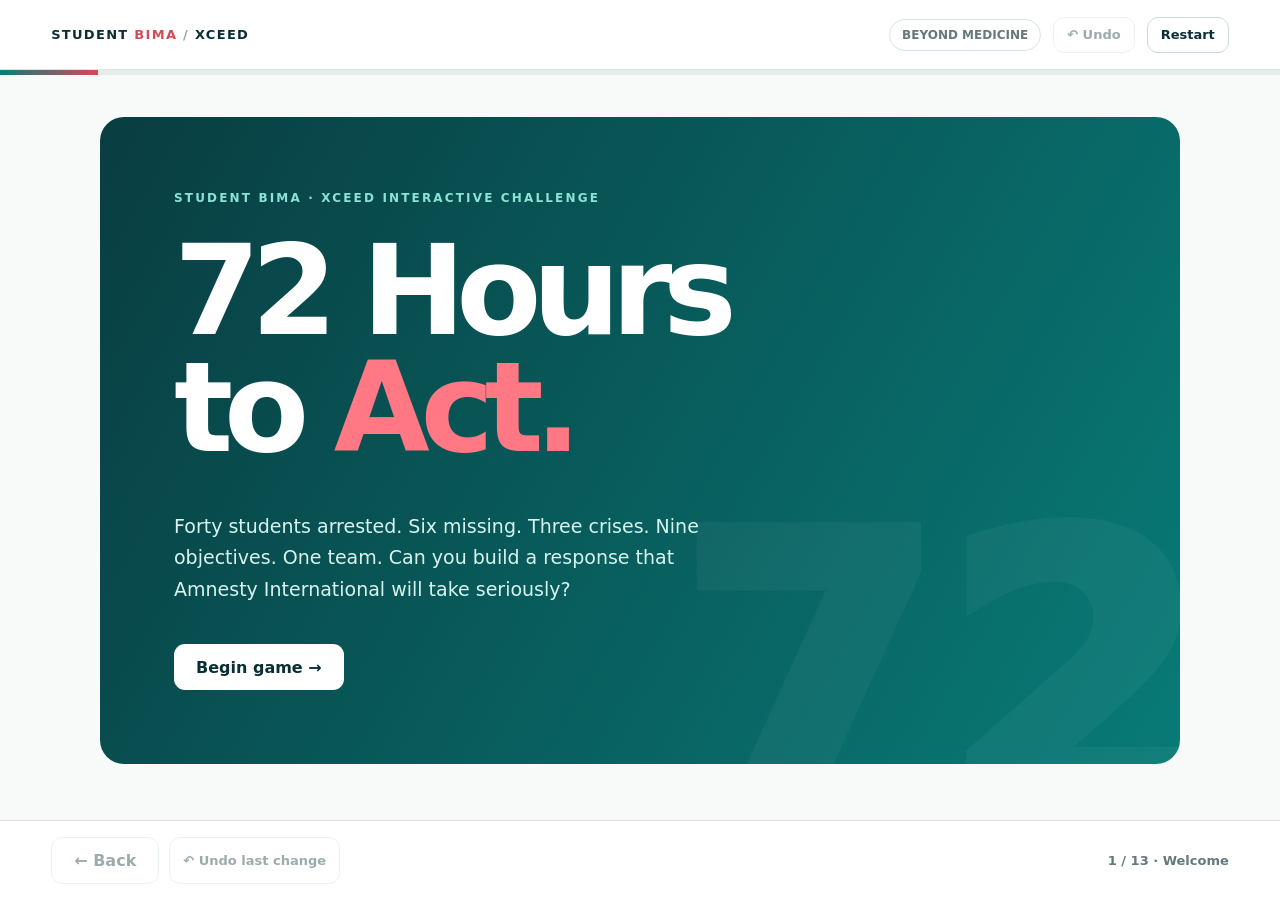
==== index.html @ 6d2f2e36 "Add files via upload" ====
<!doctype html><html lang="en"><head><meta charset="utf-8"><meta name="viewport" content="width=device-width,initial-scale=1"><meta name="theme-color" content="#073f43"><title>72 Hours to Act · XCeed</title><style>
:root{--navy:#092f35;--teal:#087d79;--mint:#e6f5f0;--red:#d64a58;--paper:#f7faf9;--ink:#16363c;--muted:#64787d;--line:#d8e5e2}*{box-sizing:border-box}body{margin:0;background:var(--paper);color:var(--ink);font-family:Inter,ui-sans-serif,system-ui,-apple-system,Segoe UI,sans-serif}button,input,textarea{font:inherit}button{cursor:pointer}button:disabled{cursor:not-allowed;opacity:.4}.app{min-height:100vh;display:flex;flex-direction:column}.top{height:70px;background:#fff;border-bottom:1px solid var(--line);display:flex;align-items:center;justify-content:space-between;padding:0 clamp(18px,4vw,64px);gap:14px}.brand{font-weight:900;letter-spacing:.1em;font-size:13px;color:var(--navy)}.brand b{color:var(--red)}.topright{display:flex;align-items:center;gap:12px}.pill{border:1px solid var(--line);padding:8px 12px;border-radius:30px;color:var(--muted);font-size:12px;font-weight:750}.bar{height:5px;background:#e5ecea}.bar>div{height:100%;background:linear-gradient(90deg,var(--teal),var(--red));transition:width .25s}.stage{width:min(1080px,calc(100% - 36px));margin:42px auto 26px;flex:1}.eyebrow{color:var(--teal);text-transform:uppercase;letter-spacing:.18em;font-weight:850;font-size:12px;margin-bottom:18px}.hero{background:linear-gradient(120deg,#093d41,#087b77);color:white;padding:clamp(30px,6vw,74px);border-radius:24px;min-height:450px;display:flex;flex-direction:column;justify-content:center;position:relative;overflow:hidden}.hero:after{content:'72';position:absolute;right:-20px;bottom:-110px;font-size:380px;font-weight:950;color:#ffffff0a;line-height:1;pointer-events:none}.hero .eyebrow{color:#8ae3d6}.hero h1{font-size:clamp(62px,10vw,124px);line-height:.94;letter-spacing:-.075em;margin:10px 0 26px;max-width:680px}.hero h1 em{color:#ff7883;font-style:normal}.hero p{max-width:560px;font-size:19px;line-height:1.65;color:#d8f4ef}.hero .btn{align-self:flex-start;margin-top:20px;background:white;color:var(--navy)}h1{font-size:clamp(36px,5vw,64px);letter-spacing:-.055em;line-height:1.08;margin:0 0 18px}h2{font-size:clamp(24px,3vw,36px);letter-spacing:-.035em;margin:0 0 16px}h3{font-size:18px;margin:0 0 10px}p{line-height:1.65}.lead{font-size:19px;max-width:800px;color:#526a70;margin:0 0 28px}.grid{display:grid;grid-template-columns:repeat(3,minmax(0,1fr));gap:16px}.grid.two{grid-template-columns:repeat(2,minmax(0,1fr))}.card{background:white;border:1px solid var(--line);border-radius:17px;padding:24px;box-shadow:0 4px 18px #102c3010}.card.accent{border-top:5px solid var(--teal)}.card.red{border-top:5px solid var(--red)}.card h3{color:var(--navy)}.card p{color:var(--muted);font-size:14px}.tag{display:inline-flex;border-radius:30px;padding:7px 11px;background:var(--mint);color:#06736c;font-size:11px;font-weight:850;letter-spacing:.07em;text-transform:uppercase;margin-bottom:12px}.tag.red{background:#ffecee;color:#b32d42}.large{font-size:24px;font-weight:850;color:var(--navy)}.muted{color:var(--muted)}.note{padding:17px 20px;border-left:4px solid var(--teal);background:var(--mint);border-radius:9px;line-height:1.6;margin:22px 0}.note.warn{background:#fff0f0;border-color:var(--red)}.footer{position:sticky;bottom:0;background:#fffffff5;backdrop-filter:blur(12px);border-top:1px solid var(--line);padding:16px clamp(18px,4vw,64px);display:flex;justify-content:space-between;align-items:center;gap:15px}.btn{border:0;border-radius:11px;background:var(--teal);color:white;font-weight:800;padding:13px 22px;min-height:46px}.btn:hover:not(:disabled){filter:brightness(.94)}.btn.ghost{background:white;color:var(--navy);border:1px solid #c9dcd8}.btn.danger{background:var(--red)}.btn.small{padding:9px 13px;min-height:36px;font-size:13px}.buttons{display:flex;gap:10px;flex-wrap:wrap}.stepcount{color:var(--muted);font-size:13px;font-weight:700}.choice{width:100%;text-align:left;background:white;border:2px solid var(--line);border-radius:14px;padding:17px 19px;margin:8px 0;color:var(--ink)}.choice:hover{border-color:#68aaa4}.choice.selected{border-color:var(--teal);background:var(--mint)}.choice strong{display:block;margin-bottom:6px}.choice small{color:var(--muted);line-height:1.5;display:block}.resource{display:flex;flex-direction:column;gap:9px}.resource .price{font-size:27px;font-weight:900}.resource.active{outline:3px solid var(--teal)}.resource button{margin-top:auto}.resource .level{color:var(--muted);font-size:13px}.sectionlabel{display:flex;align-items:center;justify-content:space-between;gap:10px;margin:24px 0 12px}.sectionlabel h2{margin:0}.role{display:grid;grid-template-columns:170px 1fr;align-items:center;gap:12px;margin:10px 0}.role input,.field,textarea{width:100%;border:1px solid #c6d8d4;border-radius:10px;padding:12px 14px;background:#fff;color:var(--ink)}textarea{min-height:140px;resize:vertical}.statrow{display:flex;flex-wrap:wrap;gap:10px;margin:20px 0}.stat{border:1px solid var(--line);background:#fff;padding:11px 15px;border-radius:11px;font-size:13px;font-weight:750}.stat b{color:var(--teal)}.question{background:white;border:1px solid var(--line);border-radius:18px;padding:26px;margin:14px 0}.question h3{font-size:21px}.question .choice{margin:6px 0}.specialist{font-size:clamp(17px,2.4vw,24px);font-weight:950;color:#ae263a;background:#fff0f1;border:3px solid var(--red);padding:17px;border-radius:12px;margin:16px 0;line-height:1.3}.eliminated{opacity:.45;text-decoration:line-through;background:#edf1f0}.outcome{border-radius:12px;background:var(--mint);padding:14px 17px;margin:15px 0}.outcome.bad{background:#fff0f0}.obj{display:flex;gap:12px;align-items:center;border-bottom:1px solid var(--line);padding:10px 0;font-size:14px}.obj:last-child{border:0}.tick{height:27px;width:27px;border-radius:50%;display:grid;place-items:center;background:#eef2f1;color:#859592;font-weight:900;flex:none}.tick.yes{background:var(--teal);color:white}.kicker{font-size:12px;letter-spacing:.1em;font-weight:850;text-transform:uppercase;color:var(--red)}.timer{font-size:72px;font-weight:900;letter-spacing:-.07em;color:var(--navy)}.toast{position:fixed;top:83px;right:18px;background:var(--navy);color:white;padding:14px 18px;border-radius:12px;z-index:4;box-shadow:0 8px 28px #0003}.divider{border:0;border-top:1px solid var(--line);margin:26px 0}.printonly{display:none}@media(max-width:760px){.grid,.grid.two{grid-template-columns:1fr}.stage{margin:22px auto}.hero{min-height:410px}.role{grid-template-columns:1fr;gap:4px}.top{height:62px}.pill{display:none}.footer{padding:12px 18px}.stepcount{font-size:11px}.card{padding:19px}}@media print{.top,.footer,.bar,.noprint{display:none!important}.printonly{display:block}.stage{width:100%;margin:0}.card{break-inside:avoid}}
</style></head><body><div class="app"><header class="top"><div class="brand">STUDENT <b>BIMA</b> <span style="color:#91a4a3">/</span> XCEED</div><div class="topright"><span class="pill">BEYOND MEDICINE</span><button class="btn ghost small" id="undoTop" onclick="undo()">↶ Undo</button><button class="btn ghost small" onclick="restart()">Restart</button></div></header><div class="bar"><div id="progress"></div></div><main class="stage" id="root"></main><footer class="footer"><div class="buttons"><button class="btn ghost" id="back" onclick="back()">← Back</button><button class="btn ghost small" id="undo" onclick="undo()">↶ Undo last change</button></div><span class="stepcount" id="stepcount"></span><button class="btn" id="next" onclick="next()">Continue →</button></footer></div><script>
'use strict';
const KEY='xceed_slideshow_v5';const names=['Team Leader','Banker','Medical Lead','Legal Lead','Advocacy Lead','Handover Lead'];const cats=['Medical','Legal','Advocacy'];const labels={Medical:['Identify urgent medical needs','Secure medical assessment and treatment','Establish ongoing medical monitoring'],Legal:['Confirm whereabouts of six students','Secure independent legal representation','Initiate a formal legal challenge'],Advocacy:['Establish safe family communication','Raise verified public awareness','Secure funding and external support']};const resources={Medical:['Volunteer Medical Network','Local Emergency Medical Team','International Medical Response Team'],Legal:['Student Legal Clinic','Local Human Rights Lawyer','International Legal Team'],Advocacy:['Student Advocacy Network','Human Rights Campaign Team','International Advocacy Coalition']};const tierName=['Budget · Very hard','Mid-range · Hard','Premium · Medium'];const prices=[1500,3000,5000];const discount=[1,.8,.6,.4];const refund=[1,.7,.4,.1];const slides=['Welcome','The situation','Your mission','Rules & resources','Assign roles','Resource market','Crisis 1','Objectives 1–3','Crisis 2','Objectives 4–6','Crisis 3','Objectives 7–9','Handover'];
const qs={"Medical":[[{"q":"Which enzyme is primarily responsible for removing RNA primers during DNA replication in prokaryotes?","o":["DNA polymerase I","DNA polymerase III","Primase","DNA ligase"],"a":0},{"q":"Which cellular structure is the principal site of beta-oxidation of long-chain fatty acids?","o":["Cytosol","Mitochondrial matrix","Golgi apparatus","Nucleolus"],"a":1},{"q":"Which electrolyte abnormality most classically causes tall, peaked T waves on ECG?","o":["Hypokalaemia","Hyperkalaemia","Hypercalcaemia","Hyponatraemia"],"a":1}],[{"q":"In the oxygen–haemoglobin dissociation curve, which change shifts the curve to the left?","o":["Increased temperature","Increased 2,3-BPG","Decreased carbon dioxide","Decreased pH"],"a":2},{"q":"Which immunoglobulin class crosses the placenta most efficiently?","o":["IgA","IgM","IgE","IgG"],"a":3},{"q":"Which nephron segment is the main site of glucose reabsorption under normal conditions?","o":["Proximal convoluted tubule","Thick ascending limb","Distal convoluted tubule","Collecting duct"],"a":0}],[{"q":"Which complement component acts as the major opsonin in the alternative pathway?","o":["C1q","C3b","C5a","C9"],"a":1},{"q":"What is the principal immediate compensatory response to acute metabolic acidosis?","o":["Increased bicarbonate reabsorption over days","Reduced ventilation","Increased alveolar ventilation","Increased aldosterone secretion"],"a":2},{"q":"Which cranial nerve carries parasympathetic fibres to the parotid gland?","o":["Facial (VII)","Glossopharyngeal (IX)","Vagus (X)","Hypoglossal (XII)"],"a":1}]],"Legal":[[{"q":"Which companion led the Muslim delegation in negotiations with the Negus of Abyssinia?","o":["Jaʿfar ibn Abi Talib","Musʿab ibn ʿUmayr","Zayd ibn Harithah","Abu Ubaydah ibn al-Jarrah"],"a":0},{"q":"Which companion was sent to Madinah before the Hijrah to teach the Qur’an?","o":["Muʿadh ibn Jabal","Musʿab ibn ʿUmayr","Saʿd ibn Muʿadh","Zayd ibn Thabit"],"a":1},{"q":"The Treaty of Hudaybiyyah was concluded in which Hijri year?","o":["4 AH","5 AH","6 AH","8 AH"],"a":2}],[{"q":"Which battle is also known as the Battle of the Trench?","o":["Uhud","Khandaq","Hunayn","Muʾtah"],"a":1},{"q":"Which companion was appointed to lead the first official collection of Qur’anic material under Abu Bakr?","o":["Ibn Abbas","Zayd ibn Thabit","Abu Hurayrah","Khalid ibn al-Walid"],"a":1},{"q":"Who was the first muezzin of Islam?","o":["Bilal ibn Rabah","Salman al-Farisi","Abu Dharr al-Ghifari","Ammar ibn Yasir"],"a":0}],[{"q":"Which Umayyad caliph is associated with commissioning the Dome of the Rock in Jerusalem?","o":["Umar ibn Abd al-Aziz","Abd al-Malik ibn Marwan","Muawiyah ibn Abi Sufyan","Al-Walid II"],"a":1},{"q":"Which caliph is traditionally associated with standardising the written mushaf copies?","o":["Umar ibn al-Khattab","Ali ibn Abi Talib","Uthman ibn Affan","Abu Bakr al-Siddiq"],"a":2},{"q":"In which battle did Muslims first face the Quraysh in a major armed confrontation?","o":["Badr","Uhud","Khandaq","Hunayn"],"a":0}]],"Advocacy":[[{"q":"In the science of hadith, what is the term for a report transmitted by a large number of independent narrators at every level?","o":["Mursal","Mutawatir","Muallaq","Mawdu"],"a":1},{"q":"Which term denotes a communal obligation discharged when enough people fulfil it?","o":["Fard kifayah","Fard ayn","Mandub","Makruh"],"a":0},{"q":"Which surah contains Ayat al-Kursi?","o":["Al-Nisa","Al-Baqarah","Al-Imran","Al-Maidah"],"a":1}],[{"q":"What is the term for juristic consensus among qualified scholars?","o":["Qiyas","Ijma","Istihsan","Tafsir"],"a":1},{"q":"What is the Arabic term for the mandatory alms on qualifying wealth?","o":["Waqf","Zakat","Hibah","Kaffarah"],"a":1},{"q":"Which of these is a pillar of iman rather than a pillar of Islam?","o":["Hajj","Salah","Belief in the angels","Zakat"],"a":2}],[{"q":"Which of the following best describes ihsan in the well-known Hadith of Jibril?","o":["To fast voluntarily each week","To worship Allah as though you see Him","To memorise all the Qur’an","To travel for knowledge"],"a":1},{"q":"Which of the following is NOT among the five pillars of Islam?","o":["Shahadah","Salah","Wudu","Sawm Ramadan"],"a":2},{"q":"How many articles of iman are commonly enumerated in the Hadith of Jibril?","o":["Five","Six","Seven","Eight"],"a":1}]]};
function fresh(){return {page:0,team:'',roles:{},cash:10000,held:{Medical:-1,Legal:-1,Advocacy:-1},paid:{Medical:0,Legal:0,Advocacy:0},decisions:{},answers:{},selected:{},locked:{},handover:'',prepStarted:0,prepElapsed:0,removed:{},sacrificed:{}}};let s;try{s=JSON.parse(localStorage.getItem(KEY))||fresh()}catch{s=fresh()}let history=[];let toastTimer;
function save(){localStorage.setItem(KEY,JSON.stringify(s))}function snap(){history.push(JSON.stringify(s));if(history.length>80)history.shift()}function change(fn){snap();fn();save();render()}function undo(){if(!history.length){notice('Nothing to undo yet');return}s=JSON.parse(history.pop());save();render()}function notice(t){let old=document.querySelector('.toast');if(old)old.remove();let e=document.createElement('div');e.className='toast';e.textContent=t;document.body.append(e);clearTimeout(toastTimer);toastTimer=setTimeout(()=>e.remove(),2800)}function esc(t){return String(t??'').replace(/[&<>"']/g,c=>({'&':'&amp;','<':'&lt;','>':'&gt;','"':'&quot;',"'":'&#39;'}[c]))}function money(n){return '£'+Math.round(n).toLocaleString('en-GB')}function achieved(){return Object.entries(s.answers).filter(([k,v])=>v===true&&!s.sacrificed?.[k]).length}function ck(){return s.page>=10?3:s.page>=8?2:s.page>=6?1:0}function stagePrice(t){return Math.round(prices[t]*discount[ck()]/50)*50}function owned(cat){return s.held[cat]}function canBuy(cat,t){let old=owned(cat);let refundAmount=old<0?0:Math.round(s.paid[cat]*refund[ck()]/50)*50;return s.cash+refundAmount>=stagePrice(t)}function resourceBuy(cat,t){if(s.locked[cat+'-'+Math.floor((s.page-7)/2)]&&s.page%2===1){notice('Answer already submitted');return}if(owned(cat)===t){notice('Already selected');return}if(!canBuy(cat,t)){notice('Insufficient funds — choose another tier');return}change(()=>{let old=owned(cat);if(old>=0)s.cash+=Math.round(s.paid[cat]*refund[ck()]/50)*50;s.cash-=stagePrice(t);s.held[cat]=t;s.paid[cat]=stagePrice(t);delete s.selected[cat+'-'+Math.floor((s.page-7)/2)];delete s.removed[cat+'-'+Math.floor((s.page-7)/2)]});closeMarket();notice('Resource updated')}
function sellResource(cat){if(owned(cat)<0)return;let val=Math.round(s.paid[cat]*refund[ck()]/50)*50;if(!confirm('Sell '+resources[cat][owned(cat)]+' for '+money(val)+'? You will have no '+cat.toLowerCase()+' resource until you buy another.'))return;change(()=>{s.cash+=val;s.held[cat]=-1;s.paid[cat]=0});closeMarket()}
function crisisInfo(n){return [null,{name:'A life on the line',body:'Mariam Hassan, 21, has type 1 diabetes and may have missed insulin for more than 24 hours. An anonymous doctor offers to circulate identifiable medical records without consent. Alternatively, you can pay £1,000 for a confidential assessment. A relief fund will donate £2,000 if her needs are addressed safely.',opts:[['Circulate the leaked records','Rapid publicity, but confidentiality is compromised.'],['Arrange a confidential assessment','Pay £1,000, with possible relief funding.']]},{name:'The evidence that could change everything',body:'Anonymous photographs allegedly show the six missing students. Publishing them could raise £3,000 immediately, but the images have not been verified. Authorities threaten to move detainees within six hours.',opts:[['Publish the photographs now','Receive the pledged £3,000, subject to verification.'],['Verify before publishing','Delay publication to protect accuracy and trust.']]},{name:'The final countdown',body:'The six students face a secret military tribunal in 12 hours. A major donor has withdrawn £2,000. You can fund an international emergency campaign for £3,000 or preserve the remaining funds.',opts:[['Launch the emergency campaign','Costs £3,000; potential international response.'],['Preserve the funds','Avoid the campaign cost.']]}][n]}
function resolve(n,opt){if(s.decisions[n])return;
 let cost= n===1?1000:n===2?(opt===0?1500:1000):(opt===0?3000:1000);
 let grant=0,penalty=0,result='';
 if(n===1){if(opt===0){penalty=1000;result='The records spread beyond the intended medical team. A further £1,000 safeguarding response is required; access remains unresolved.'}else{grant=2000;if(owned('Medical')===2)cost=0;result='Confidential assessment arranged. The relief fund contributes £2,000.'+(owned('Medical')===2?' Your premium medical team covers the £1,000 assessment fee.':'')}}
 if(n===2){if(opt===0){penalty=2000;result='The photographs prove false. The conditional £3,000 pledge is repaid, and £2,000 is lost to correction and legal costs.'}else{grant=500;result='Verification exposes the images as false; supporters contribute £500.'}}
 if(n===3){penalty=2000;if(opt===0){grant=5000;result='A £2,000 donor withdrawal hits the team. The emergency campaign postpones proceedings and brings £5,000 in new support.'}else{grant=500;result='A £2,000 donor withdrawal hits the team. A limited response is funded and supporters contribute £500.'}}
 if(s.cash<cost){notice('Insufficient funds. Refund a completed objective or change resources to finance this response.');return}
 let delta=grant-cost-penalty;
 change(()=>{s.cash+=delta;s.decisions[n]={opt,delta,cost,grant,penalty,result}});
}
function refundObjective(key){if(s.answers[key]!==true||s.sacrificed?.[key])return;
 const [cat,ix]=key.split('-');const title=labels[cat]?.[Number(ix)]||key;
 if(!confirm('PERMANENTLY sacrifice objective '+cat[0]+(Number(ix)+1)+' — '+title+' — for £1,000? This objective will no longer count toward Amnesty’s 6/9 target and cannot be earned again.'))return;
 change(()=>{s.sacrificed[key]=true;s.cash+=1000});notice('Objective sacrificed: +£1,000');
}
function sacrificePanel(){const available=Object.keys(s.answers).filter(k=>s.answers[k]===true&&!s.sacrificed?.[k]);return `<div class="card red"><span class="tag red">Emergency funding</span><h3>Refund a completed objective — +£1,000</h3><p>Sacrifice an achieved objective permanently to recover funds. It will no longer count towards Amnesty’s 6/9 requirement.</p>${available.length?available.map(k=>{let [c,i]=k.split('-');return `<button class="btn ghost small" style="margin:4px" onclick="refundObjective('${k}')">Sacrifice ${c[0]}${Number(i)+1}: ${esc(labels[c][Number(i)])} · +£1,000</button>`}).join(''):'<p class="muted">No completed objectives available to refund.</p>'}</div>`}
function eliminate(cat,i){const key=cat+'-'+i,t=owned(cat);if(t<0||s.answers[key]!==undefined)return;const count=(s.removed?.[key]||[]).length;if(count>=2){notice('Maximum two answers eliminated');return}if(s.cash<500){notice('Insufficient funds for £500 assistance');return}let q=qs[cat][i][t],wrong=q.o.map((_,j)=>j).filter(j=>j!==q.a&&!(s.removed[key]||[]).includes(j));let target=wrong[wrong.length-1];change(()=>{s.cash-=500;s.removed[key]=[...(s.removed[key]||[]),target];if(s.selected[key]===target)delete s.selected[key]});}
function next(){let p=s.page;if(p===4){if(!s.team.trim()){notice('Enter a team name first');return}if(names.some(n=>!String(s.roles[n]||'').trim())){notice('Allocate all six roles first');return}}if([6,8,10].includes(p)&&!s.decisions[(p-4)/2]){notice('Choose a crisis response before continuing');return}if([7,9,11].includes(p)){let i=(p-7)/2;if(cats.some(c=>s.answers[c+'-'+i]===undefined)){notice('Submit all three mission answers before continuing');return}}if(p>=12)return;change(()=>{if(p===4&&!s.prepStarted)s.prepStarted=Date.now();s.page++});window.scrollTo(0,0)}function back(){if(s.page===0)return;change(()=>{s.page--});window.scrollTo(0,0)}function restart(){if(!confirm('Restart the entire simulation? All progress on this device will be cleared.'))return;snap();s=fresh();save();render();window.scrollTo(0,0)}function go(n){change(()=>{s.page=n});window.scrollTo(0,0)}
function resourceCards(cat,compact=false){return `<div class="grid">${[0,1,2].map(t=>`<div class="card resource ${owned(cat)===t?'active':''}"><span class="tag ${t===2?'red':''}">${tierName[t]}</span><h3>${resources[cat][t]}</h3><div class="price">${money(stagePrice(t))}</div><div class="level">${t===0?'Very hard specialist knowledge':t===1?'Hard specialist knowledge':'Medium specialist knowledge'}</div><button class="btn ${owned(cat)===t?'ghost':''}" onclick="resourceBuy('${cat}',${t})" ${owned(cat)===t?'disabled':''}>${owned(cat)===t?'✓ Selected':canBuy(cat,t)?(owned(cat)>=0?'Switch resource':'Hire resource'):'Not affordable'}</button></div>`).join('')}</div>`}
function objectiveList(){return cats.map(c=>`<div class="card"><span class="tag">${c}</span>${labels[c].map((l,i)=>{let done=s.answers[c+'-'+i]===true&&!s.sacrificed?.[c+'-'+i];return `<div class="obj"><span class="tick ${done?'yes':''}">${done?'✓':i+1}</span><div><b>${c[0]}${i+1}</b> · ${l}</div></div>`}).join('')}</div>`).join('')}
function quizCard(cat,i){let key=cat+'-'+i,t=owned(cat),answered=s.answers[key]!==undefined,sel=s.selected[key],q=t<0?null:qs[cat][i][t],removed=s.removed?.[key]||[],sacrificed=!!s.sacrificed?.[key];return `<div class="question"><div class="sectionlabel"><div><span class="tag">${cat} · ${cat[0]}${i+1}</span><h3>${labels[cat][i]}</h3></div><span class="tag ${answered&&s.answers[key]&&!sacrificed?'':'red'}">${answered?(sacrificed?'Sacrificed':s.answers[key]?'✓ Achieved':'✕ Not achieved'):(t<0?'No resource':tierName[t])}</span></div><div class="specialist">ONLY THE ${cat.toUpperCase()} LEAD MAY ANSWER THIS QUESTION. NO HELP FROM TEAMMATES.</div>${answered?`<div class="outcome ${s.answers[key]&&!sacrificed?'':'bad'}">${sacrificed?'Objective refunded for £1,000 — permanently forfeited.':s.answers[key]?`✓ OBJECTIVE ACHIEVED: ${cat[0]}${i+1} — ${esc(labels[cat][i])}`:'Incorrect — objective not achieved.'} ${q?`Correct answer: <b>${esc(q.o[q.a])}</b>.`:''}</div>`:t<0?`<p>Hire a ${cat.toLowerCase()} resource to unlock the question.</p><button class="btn small" onclick="openMarket('${cat}')">Open resource market</button>`:`<p class="lead" style="font-size:17px">${esc(q.q)}</p>${q.o.map((o,j)=>removed.includes(j)?`<div class="choice eliminated"><strong>${String.fromCharCode(65+j)}. Eliminated</strong></div>`:`<button class="choice ${sel===j?'selected':''}" onclick="selectAnswer('${cat}',${i},${j})"><strong>${String.fromCharCode(65+j)}. ${esc(o)}</strong></button>`).join('')}<div class="buttons" style="margin-top:14px"><button class="btn" onclick="submitAnswer('${cat}',${i})" ${sel===undefined?'disabled':''}>Submit final answer</button><button class="btn ghost" onclick="openMarket('${cat}')">Upgrade / switch resource</button><button class="btn ghost" onclick="eliminate('${cat}',${i})" ${removed.length>=2||s.cash<500?'disabled':''}>Eliminate wrong answer · £500 (${removed.length}/2)</button></div><p class="muted" style="font-size:12px">You may upgrade after seeing the question or pay up to £1,000 to eliminate two incorrect options. Only the assigned specialist can answer.</p>`}</div>`}
function selectAnswer(c,i,j){change(()=>{s.selected[c+'-'+i]=j})}function submitAnswer(c,i){let key=c+'-'+i,t=owned(c);if(t<0||s.selected[key]===undefined){notice('Choose an answer first');return}change(()=>{s.answers[key]=s.selected[key]===qs[c][i][t].a;s.locked[key]=true})}
function openMarket(cat){let e=document.getElementById('marketModal');e.innerHTML=`<div class="modalbox"><div class="sectionlabel"><h2>Change ${cat.toLowerCase()} resource</h2><button class="btn ghost small" onclick="closeMarket()">Close ✕</button></div><p class="muted">Switch now, even after seeing a question. You must switch before submitting. Refunds are based on the current checkpoint.</p><p><b>Funds available: ${money(s.cash)}</b> · Refund on current resource: ${owned(cat)<0?'None':money(Math.round(s.paid[cat]*refund[ck()]/50)*50)}</p>${resourceCards(cat,true)}${owned(cat)>=0?`<div class="note warn"><button class="btn danger small" onclick="sellResource('${cat}')">Sell current resource for ${money(Math.round(s.paid[cat]*refund[ck()]/50)*50)}</button></div>`:''}</div>`;e.style.display='grid'}function closeMarket(){document.getElementById('marketModal').style.display='none'}
function render(){let p=s.page,html='';if(p===0){html=`<section class="hero"><div class="eyebrow">Student BIMA · XCeed interactive challenge</div><h1>72 Hours<br>to <em>Act.</em></h1><p>Forty students arrested. Six missing. Three crises. Nine objectives. One team. Can you build a response that Amnesty International will take seriously?</p><button class="btn" onclick="next()">Begin game →</button></section>`}if(p===1){html=`<div class="eyebrow">01 / The situation</div><h1>Six students.<br>Unaccounted for.</h1><p class="lead">In the fictional country of <b>Navara</b>, forty university students have been arrested after peaceful protests. Six have disappeared from official records. Families are frightened. The authorities refuse to disclose their whereabouts.</p><div class="grid"><div class="card red"><div class="large">40</div><h3>Students arrested</h3><p>Following a peaceful demonstration.</p></div><div class="card red"><div class="large">6</div><h3>Students missing</h3><p>Their locations remain unconfirmed.</p></div><div class="card accent"><div class="large">72 hours</div><h3>Time to act</h3><p>Your team must prepare a credible response.</p></div></div><div class="note">You lead a fictional humanitarian response organisation. You will confront urgent medical, legal and advocacy challenges while balancing ethical choices and limited resources.</div>`}if(p===2){html=`<div class="eyebrow">02 / The mission</div><h1>Earn Amnesty's confidence.</h1><p class="lead">At the end of the simulation, you must <b>hand over your case to Amnesty International</b>. To demonstrate enough potential for Amnesty to consider taking it on, your team must achieve <b>at least 6 of 9 objectives</b>.</p><div class="grid">${objectiveList()}</div><div class="note warn"><b>Your target: 6 / 9.</b> Each objective is earned by correctly answering a general-knowledge question after a crisis. Buying a resource alone never earns an objective.</div>`}if(p===3){html=`<div class="eyebrow">03 / How to play</div><h1>Think. Delegate. Decide.</h1><div class="grid two"><div class="card"><span class="tag">Budget</span><h3>£10,000 starting funds</h3><p>Hire one resource in each of the Medical, Legal and Advocacy categories. Every crisis response costs money. The Banker manages the budget, resources and £500 question assistance. You can sacrifice an achieved objective for £1,000 if you need funds.</p></div><div class="card"><span class="tag">Questions</span><h3>Three questions after each crisis</h3><p><b>Medical:</b> science. <b>Legal:</b> Islamic history. <b>Advocacy:</b> Islamic deen. Correct answers earn checklist objectives.</p></div><div class="card"><span class="tag">Difficulty</span><h3>Pay for an advantage</h3><p>Budget resources give very hard questions, mid-range resources give hard questions, and premium resources give medium questions. Pay £500 to eliminate one incorrect MCQ option, up to two per question.</p></div><div class="card"><span class="tag">Flexibility</span><h3>Upgrade after seeing a question</h3><p>If it is too difficult, refund your resource and buy another — if you can afford it. You can also permanently refund an achieved objective for £1,000. You cannot earn a sacrificed objective again.</p></div></div><div class="note warn"><b>Only the Team Leader may touch the computer.</b> During crisis decisions, teammates may advise. During specialist questions, ONLY the relevant lead may answer, with no help from teammates. The Handover Lead should take notes on paper. There is no on-screen action log or handover template.</div><p class="muted">The first crisis occurs at approximately minute 7. The facilitator controls the pace of subsequent crises. Use Back or Undo to correct accidental clicks.</p>`}if(p===4){html=`<div class="eyebrow">04 / Team formation</div><h1>Assign your response team.</h1><p class="lead">Allocate all six roles before entering the resource market. Each person contributes, but <b>only the Team Leader operates this device</b>.</p><div class="card" style="max-width:760px"><label><b>Team name</b><input class="field" style="margin:8px 0 20px" placeholder="e.g. Team Al-Shifa" value="${esc(s.team)}" oninput="setField('team',this.value)"></label>${names.map((n,i)=>`<label class="role"><b>${esc(n)}</b><input placeholder="Name of team member" value="${esc(s.roles[n]||'')}" oninput="setRole('${n}',this.value)"></label>`).join('')}</div><div class="note"><b>Roles:</b> Leader coordinates and clicks; Banker advises on spending; Medical, Legal and Advocacy Leads guide their question categories; Handover Lead records the team's reasoning and prepares the final handover.</div>`}if(p===5){html=`<div class="eyebrow">05 / Resource market · preparation</div><h1>Build your response.</h1><p class="lead">You have until approximately <b>minute 7</b> to prepare for Crisis 1. Decide where to invest. You may hold one resource per category, and you can switch later.</p><div class="statrow"><span class="stat">Funds remaining: <b>${money(s.cash)}</b></span><span class="stat">Amnesty target: <b>6 / 9</b></span></div>${cats.map(c=>`<div class="sectionlabel"><h2>${c}</h2><span class="tag">${owned(c)<0?'Not hired':tierName[owned(c)]}</span></div>${resourceCards(c)}${owned(c)>=0?`<button class="btn ghost small" onclick="sellResource('${c}')">Sell ${c.toLowerCase()} resource</button>`:''}`).join('')}${sacrificePanel()}<div class="note">Prices decrease after each crisis. Refunds for existing resources are 70% at Crisis 1, 40% at Crisis 2 and 10% at Crisis 3, based on what you originally paid. You can continue even if you choose not to hire all three resources, but unanswered objectives cannot be earned.</div>`}if([6,8,10].includes(p)){let n=(p-4)/2,cr=crisisInfo(n),d=s.decisions[n];html=`<div class="eyebrow">Crisis ${n} / 3 · ${n===1?'Minute 7':n===2?'Checkpoint 2':'Checkpoint 3'}</div><h1>${cr.name}.</h1><p class="lead">${cr.body}</p><div class="statrow"><span class="stat">Team: <b>${esc(s.team)}</b></span><span class="stat">Funds available: <b>${money(s.cash)}</b></span><span class="stat">Objectives: <b>${achieved()} / 9</b></span></div><div class="buttons" style="margin:15px 0">${cats.map(c=>`<button class="btn ghost small" onclick="openMarket('${c}')">Manage ${c} resource</button>`).join('')}</div>${n===1?`<div class="note"><b>Medical resource perk:</b> ${owned('Medical')===2?'Premium medical response covers the £1,000 confidential assessment fee.':'Premium medical resources can cover the confidential assessment fee.'}</div>`:n===2?`<div class="note"><b>Legal intelligence:</b> ${owned('Legal')===0?'Student Legal Clinic estimates a 15% probability that the photographs are fake.':owned('Legal')===1?'Local Human Rights Lawyer estimates a 40% probability that the photographs are fake.':owned('Legal')===2?'International Legal Team estimates a 60% probability that the photographs are fake.':'No legal intelligence available. Hire a legal resource for an estimate.'}</div>`:''}${d?`<div class="card accent"><span class="tag">Decision recorded</span><h2>${cr.opts[d.opt][0]}</h2><p>${d.result}</p><div class="large">${d.delta>=0?'+':''}${money(d.delta)}</div><p class="muted">You can use Undo to reverse an accidental choice.</p></div>`:`<div class="grid two">${cr.opts.map((o,j)=>`<div class="card red"><span class="tag red">Option ${j?'B':'A'}</span><h3>${o[0]}</h3><p>${o[1]}</p><p><b>Response cost: ${money(n===1?(j===1&&owned('Medical')===2?0:1000):n===2?(j===0?1500:1000):(j===0?3000:1000))}</b> before donations, penalties or other consequences.</p><button class="btn ${j?'ghost':'danger'}" onclick="resolve(${n},${j})">Choose option ${j?'B':'A'} →</button></div>`).join('')}</div>`}${sacrificePanel()}<div class="note">After resolving this crisis, answer three specialist questions to earn the next three objectives.</div>`}if([7,9,11].includes(p)){let i=(p-7)/2;html=`<div class="eyebrow">Checkpoint ${i+1} / 3 · Objective challenges</div><h1>Prove your team's knowledge.</h1><p class="lead">Three categories. Three questions. Each correct answer earns one mission objective. The specialist leads advise the Team Leader, who submits the answers.</p><div class="statrow"><span class="stat">Achieved: <b>${achieved()} / 9</b></span><span class="stat">Amnesty threshold: <b>6 / 9</b></span><span class="stat">Funds available: <b>${money(s.cash)}</b></span></div>${cats.map(c=>quizCard(c,i)).join('')}${sacrificePanel()}<div class="note">Questions change with resource difficulty. Upgrade or downgrade after seeing a question if you wish. Once you submit an answer, it is final unless you use Undo to correct an accidental submission.</div>`}if(p===12){let a=achieved();html=`<div class="eyebrow">Final stage / Handover</div><h1>Hand over to<br>Amnesty International.</h1><p class="lead">Your organisation's initial response is complete. Present what you discovered, what you achieved, your decisions and what remains unresolved. <b>There is no prescribed handover format.</b></p><div class="grid two"><div class="card ${a>=6?'accent':'red'}"><span class="tag ${a>=6?'':'red'}">Your result</span><div style="font-size:70px;line-height:1;font-weight:950;color:${a>=6?'var(--teal)':'var(--red)'}">${a}<span style="font-size:30px;color:var(--muted)"> / 9</span></div><h3 style="margin-top:16px">${a>=6?'Threshold reached':'Below the threshold'}</h3><p>${a>=6?'You have achieved at least six objectives. Amnesty can see sufficient potential to consider taking the case forward.':'You have not reached six objectives. Explain your progress and what additional work would strengthen the case.'}</p></div><div class="card"><span class="tag">Handover guidance</span><h3>Tell the story of your response</h3><p>What happened? Which objectives were achieved? What decisions did you make and why? What should the incoming team prioritise next?</p><p><b>Handover Lead:</b> use your handwritten notes to brief Amnesty.</p></div></div><div class="sectionlabel"><h2>Mission checklist</h2><span class="tag">${a} / 9 achieved</span></div><div class="grid">${objectiveList()}</div><div class="note">After the handover, the facilitator will lead a reflection on leadership, resource allocation, communication, uncertainty and how healthcare skills apply beyond clinical settings.</div>`}
 document.getElementById('root').innerHTML=html;document.getElementById('progress').style.width=((p+1)/slides.length*100)+'%';document.getElementById('stepcount').textContent=`${p+1} / ${slides.length} · ${slides[p]}`;document.getElementById('back').disabled=p===0;document.getElementById('next').style.display=p===0||p===12?'none':'';document.getElementById('next').textContent=p===11?'Go to handover →':p===5?'Begin Crisis 1 →':'Continue →';document.getElementById('undo').disabled=history.length===0;document.getElementById('undoTop').disabled=history.length===0;
}function setField(k,v){s[k]=v;save()}function setRole(k,v){s.roles[k]=v;save()};let modal=document.createElement('div');modal.id='marketModal';modal.style.cssText='display:none;position:fixed;inset:0;z-index:10;background:#061f24b8;place-items:center;padding:20px;overflow:auto';modal.innerHTML='';document.body.append(modal);let style=document.createElement('style');style.textContent='.modalbox{width:min(980px,100%);max-height:92vh;overflow:auto;background:var(--paper);padding:24px;border-radius:18px;box-shadow:0 30px 70px #0005}';document.head.append(style);modal.addEventListener('click',e=>{if(e.target===modal)closeMarket()});document.addEventListener('keydown',e=>{if(e.key==='Escape')closeMarket();if(e.altKey&&e.key==='ArrowLeft'){e.preventDefault();back()}});render();
</script></body></html>
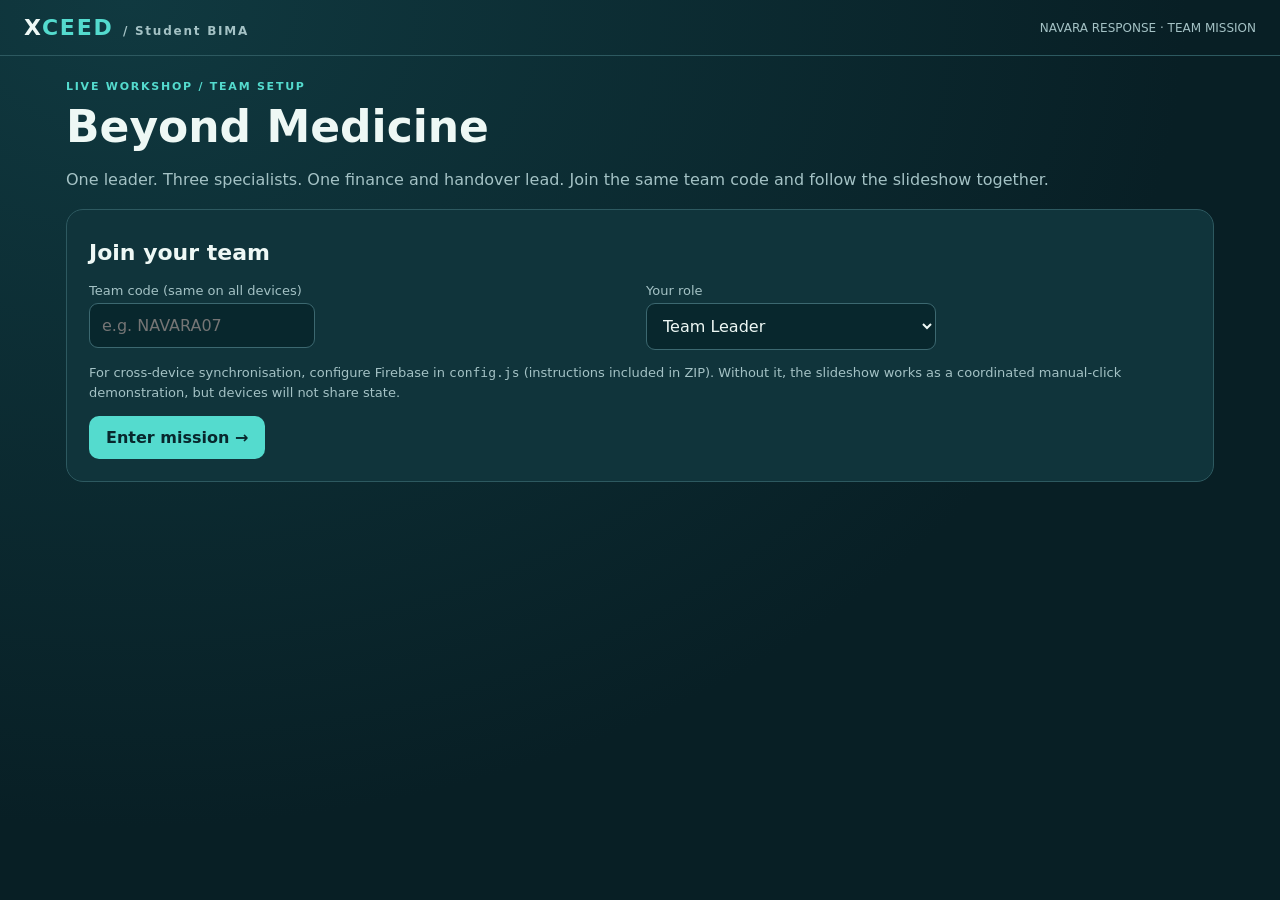
==== commit fc352f86: "Add files via upload" ====
--- a/index.html
+++ b/index.html
@@ -1,37 +1,6 @@
-<!doctype html><html lang="en"><head><meta charset="utf-8"><meta name="viewport" content="width=device-width,initial-scale=1"><meta name="theme-color" content="#073f43"><title>72 Hours to Act · XCeed</title><style>
-:root{--navy:#092f35;--teal:#087d79;--mint:#e6f5f0;--red:#d64a58;--paper:#f7faf9;--ink:#16363c;--muted:#64787d;--line:#d8e5e2}*{box-sizing:border-box}body{margin:0;background:var(--paper);color:var(--ink);font-family:Inter,ui-sans-serif,system-ui,-apple-system,Segoe UI,sans-serif}button,input,textarea{font:inherit}button{cursor:pointer}button:disabled{cursor:not-allowed;opacity:.4}.app{min-height:100vh;display:flex;flex-direction:column}.top{height:70px;background:#fff;border-bottom:1px solid var(--line);display:flex;align-items:center;justify-content:space-between;padding:0 clamp(18px,4vw,64px);gap:14px}.brand{font-weight:900;letter-spacing:.1em;font-size:13px;color:var(--navy)}.brand b{color:var(--red)}.topright{display:flex;align-items:center;gap:12px}.pill{border:1px solid var(--line);padding:8px 12px;border-radius:30px;color:var(--muted);font-size:12px;font-weight:750}.bar{height:5px;background:#e5ecea}.bar>div{height:100%;background:linear-gradient(90deg,var(--teal),var(--red));transition:width .25s}.stage{width:min(1080px,calc(100% - 36px));margin:42px auto 26px;flex:1}.eyebrow{color:var(--teal);text-transform:uppercase;letter-spacing:.18em;font-weight:850;font-size:12px;margin-bottom:18px}.hero{background:linear-gradient(120deg,#093d41,#087b77);color:white;padding:clamp(30px,6vw,74px);border-radius:24px;min-height:450px;display:flex;flex-direction:column;justify-content:center;position:relative;overflow:hidden}.hero:after{content:'72';position:absolute;right:-20px;bottom:-110px;font-size:380px;font-weight:950;color:#ffffff0a;line-height:1;pointer-events:none}.hero .eyebrow{color:#8ae3d6}.hero h1{font-size:clamp(62px,10vw,124px);line-height:.94;letter-spacing:-.075em;margin:10px 0 26px;max-width:680px}.hero h1 em{color:#ff7883;font-style:normal}.hero p{max-width:560px;font-size:19px;line-height:1.65;color:#d8f4ef}.hero .btn{align-self:flex-start;margin-top:20px;background:white;color:var(--navy)}h1{font-size:clamp(36px,5vw,64px);letter-spacing:-.055em;line-height:1.08;margin:0 0 18px}h2{font-size:clamp(24px,3vw,36px);letter-spacing:-.035em;margin:0 0 16px}h3{font-size:18px;margin:0 0 10px}p{line-height:1.65}.lead{font-size:19px;max-width:800px;color:#526a70;margin:0 0 28px}.grid{display:grid;grid-template-columns:repeat(3,minmax(0,1fr));gap:16px}.grid.two{grid-template-columns:repeat(2,minmax(0,1fr))}.card{background:white;border:1px solid var(--line);border-radius:17px;padding:24px;box-shadow:0 4px 18px #102c3010}.card.accent{border-top:5px solid var(--teal)}.card.red{border-top:5px solid var(--red)}.card h3{color:var(--navy)}.card p{color:var(--muted);font-size:14px}.tag{display:inline-flex;border-radius:30px;padding:7px 11px;background:var(--mint);color:#06736c;font-size:11px;font-weight:850;letter-spacing:.07em;text-transform:uppercase;margin-bottom:12px}.tag.red{background:#ffecee;color:#b32d42}.large{font-size:24px;font-weight:850;color:var(--navy)}.muted{color:var(--muted)}.note{padding:17px 20px;border-left:4px solid var(--teal);background:var(--mint);border-radius:9px;line-height:1.6;margin:22px 0}.note.warn{background:#fff0f0;border-color:var(--red)}.footer{position:sticky;bottom:0;background:#fffffff5;backdrop-filter:blur(12px);border-top:1px solid var(--line);padding:16px clamp(18px,4vw,64px);display:flex;justify-content:space-between;align-items:center;gap:15px}.btn{border:0;border-radius:11px;background:var(--teal);color:white;font-weight:800;padding:13px 22px;min-height:46px}.btn:hover:not(:disabled){filter:brightness(.94)}.btn.ghost{background:white;color:var(--navy);border:1px solid #c9dcd8}.btn.danger{background:var(--red)}.btn.small{padding:9px 13px;min-height:36px;font-size:13px}.buttons{display:flex;gap:10px;flex-wrap:wrap}.stepcount{color:var(--muted);font-size:13px;font-weight:700}.choice{width:100%;text-align:left;background:white;border:2px solid var(--line);border-radius:14px;padding:17px 19px;margin:8px 0;color:var(--ink)}.choice:hover{border-color:#68aaa4}.choice.selected{border-color:var(--teal);background:var(--mint)}.choice strong{display:block;margin-bottom:6px}.choice small{color:var(--muted);line-height:1.5;display:block}.resource{display:flex;flex-direction:column;gap:9px}.resource .price{font-size:27px;font-weight:900}.resource.active{outline:3px solid var(--teal)}.resource button{margin-top:auto}.resource .level{color:var(--muted);font-size:13px}.sectionlabel{display:flex;align-items:center;justify-content:space-between;gap:10px;margin:24px 0 12px}.sectionlabel h2{margin:0}.role{display:grid;grid-template-columns:170px 1fr;align-items:center;gap:12px;margin:10px 0}.role input,.field,textarea{width:100%;border:1px solid #c6d8d4;border-radius:10px;padding:12px 14px;background:#fff;color:var(--ink)}textarea{min-height:140px;resize:vertical}.statrow{display:flex;flex-wrap:wrap;gap:10px;margin:20px 0}.stat{border:1px solid var(--line);background:#fff;padding:11px 15px;border-radius:11px;font-size:13px;font-weight:750}.stat b{color:var(--teal)}.question{background:white;border:1px solid var(--line);border-radius:18px;padding:26px;margin:14px 0}.question h3{font-size:21px}.question .choice{margin:6px 0}.specialist{font-size:clamp(17px,2.4vw,24px);font-weight:950;color:#ae263a;background:#fff0f1;border:3px solid var(--red);padding:17px;border-radius:12px;margin:16px 0;line-height:1.3}.eliminated{opacity:.45;text-decoration:line-through;background:#edf1f0}.outcome{border-radius:12px;background:var(--mint);padding:14px 17px;margin:15px 0}.outcome.bad{background:#fff0f0}.obj{display:flex;gap:12px;align-items:center;border-bottom:1px solid var(--line);padding:10px 0;font-size:14px}.obj:last-child{border:0}.tick{height:27px;width:27px;border-radius:50%;display:grid;place-items:center;background:#eef2f1;color:#859592;font-weight:900;flex:none}.tick.yes{background:var(--teal);color:white}.kicker{font-size:12px;letter-spacing:.1em;font-weight:850;text-transform:uppercase;color:var(--red)}.timer{font-size:72px;font-weight:900;letter-spacing:-.07em;color:var(--navy)}.toast{position:fixed;top:83px;right:18px;background:var(--navy);color:white;padding:14px 18px;border-radius:12px;z-index:4;box-shadow:0 8px 28px #0003}.divider{border:0;border-top:1px solid var(--line);margin:26px 0}.printonly{display:none}@media(max-width:760px){.grid,.grid.two{grid-template-columns:1fr}.stage{margin:22px auto}.hero{min-height:410px}.role{grid-template-columns:1fr;gap:4px}.top{height:62px}.pill{display:none}.footer{padding:12px 18px}.stepcount{font-size:11px}.card{padding:19px}}@media print{.top,.footer,.bar,.noprint{display:none!important}.printonly{display:block}.stage{width:100%;margin:0}.card{break-inside:avoid}}
-</style></head><body><div class="app"><header class="top"><div class="brand">STUDENT <b>BIMA</b> <span style="color:#91a4a3">/</span> XCEED</div><div class="topright"><span class="pill">BEYOND MEDICINE</span><button class="btn ghost small" id="undoTop" onclick="undo()">↶ Undo</button><button class="btn ghost small" onclick="restart()">Restart</button></div></header><div class="bar"><div id="progress"></div></div><main class="stage" id="root"></main><footer class="footer"><div class="buttons"><button class="btn ghost" id="back" onclick="back()">← Back</button><button class="btn ghost small" id="undo" onclick="undo()">↶ Undo last change</button></div><span class="stepcount" id="stepcount"></span><button class="btn" id="next" onclick="next()">Continue →</button></footer></div><script>
-'use strict';
-const KEY='xceed_slideshow_v5';const names=['Team Leader','Banker','Medical Lead','Legal Lead','Advocacy Lead','Handover Lead'];const cats=['Medical','Legal','Advocacy'];const labels={Medical:['Identify urgent medical needs','Secure medical assessment and treatment','Establish ongoing medical monitoring'],Legal:['Confirm whereabouts of six students','Secure independent legal representation','Initiate a formal legal challenge'],Advocacy:['Establish safe family communication','Raise verified public awareness','Secure funding and external support']};const resources={Medical:['Volunteer Medical Network','Local Emergency Medical Team','International Medical Response Team'],Legal:['Student Legal Clinic','Local Human Rights Lawyer','International Legal Team'],Advocacy:['Student Advocacy Network','Human Rights Campaign Team','International Advocacy Coalition']};const tierName=['Budget · Very hard','Mid-range · Hard','Premium · Medium'];const prices=[1500,3000,5000];const discount=[1,.8,.6,.4];const refund=[1,.7,.4,.1];const slides=['Welcome','The situation','Your mission','Rules & resources','Assign roles','Resource market','Crisis 1','Objectives 1–3','Crisis 2','Objectives 4–6','Crisis 3','Objectives 7–9','Handover'];
-const qs={"Medical":[[{"q":"Which enzyme is primarily responsible for removing RNA primers during DNA replication in prokaryotes?","o":["DNA polymerase I","DNA polymerase III","Primase","DNA ligase"],"a":0},{"q":"Which cellular structure is the principal site of beta-oxidation of long-chain fatty acids?","o":["Cytosol","Mitochondrial matrix","Golgi apparatus","Nucleolus"],"a":1},{"q":"Which electrolyte abnormality most classically causes tall, peaked T waves on ECG?","o":["Hypokalaemia","Hyperkalaemia","Hypercalcaemia","Hyponatraemia"],"a":1}],[{"q":"In the oxygen–haemoglobin dissociation curve, which change shifts the curve to the left?","o":["Increased temperature","Increased 2,3-BPG","Decreased carbon dioxide","Decreased pH"],"a":2},{"q":"Which immunoglobulin class crosses the placenta most efficiently?","o":["IgA","IgM","IgE","IgG"],"a":3},{"q":"Which nephron segment is the main site of glucose reabsorption under normal conditions?","o":["Proximal convoluted tubule","Thick ascending limb","Distal convoluted tubule","Collecting duct"],"a":0}],[{"q":"Which complement component acts as the major opsonin in the alternative pathway?","o":["C1q","C3b","C5a","C9"],"a":1},{"q":"What is the principal immediate compensatory response to acute metabolic acidosis?","o":["Increased bicarbonate reabsorption over days","Reduced ventilation","Increased alveolar ventilation","Increased aldosterone secretion"],"a":2},{"q":"Which cranial nerve carries parasympathetic fibres to the parotid gland?","o":["Facial (VII)","Glossopharyngeal (IX)","Vagus (X)","Hypoglossal (XII)"],"a":1}]],"Legal":[[{"q":"Which companion led the Muslim delegation in negotiations with the Negus of Abyssinia?","o":["Jaʿfar ibn Abi Talib","Musʿab ibn ʿUmayr","Zayd ibn Harithah","Abu Ubaydah ibn al-Jarrah"],"a":0},{"q":"Which companion was sent to Madinah before the Hijrah to teach the Qur’an?","o":["Muʿadh ibn Jabal","Musʿab ibn ʿUmayr","Saʿd ibn Muʿadh","Zayd ibn Thabit"],"a":1},{"q":"The Treaty of Hudaybiyyah was concluded in which Hijri year?","o":["4 AH","5 AH","6 AH","8 AH"],"a":2}],[{"q":"Which battle is also known as the Battle of the Trench?","o":["Uhud","Khandaq","Hunayn","Muʾtah"],"a":1},{"q":"Which companion was appointed to lead the first official collection of Qur’anic material under Abu Bakr?","o":["Ibn Abbas","Zayd ibn Thabit","Abu Hurayrah","Khalid ibn al-Walid"],"a":1},{"q":"Who was the first muezzin of Islam?","o":["Bilal ibn Rabah","Salman al-Farisi","Abu Dharr al-Ghifari","Ammar ibn Yasir"],"a":0}],[{"q":"Which Umayyad caliph is associated with commissioning the Dome of the Rock in Jerusalem?","o":["Umar ibn Abd al-Aziz","Abd al-Malik ibn Marwan","Muawiyah ibn Abi Sufyan","Al-Walid II"],"a":1},{"q":"Which caliph is traditionally associated with standardising the written mushaf copies?","o":["Umar ibn al-Khattab","Ali ibn Abi Talib","Uthman ibn Affan","Abu Bakr al-Siddiq"],"a":2},{"q":"In which battle did Muslims first face the Quraysh in a major armed confrontation?","o":["Badr","Uhud","Khandaq","Hunayn"],"a":0}]],"Advocacy":[[{"q":"In the science of hadith, what is the term for a report transmitted by a large number of independent narrators at every level?","o":["Mursal","Mutawatir","Muallaq","Mawdu"],"a":1},{"q":"Which term denotes a communal obligation discharged when enough people fulfil it?","o":["Fard kifayah","Fard ayn","Mandub","Makruh"],"a":0},{"q":"Which surah contains Ayat al-Kursi?","o":["Al-Nisa","Al-Baqarah","Al-Imran","Al-Maidah"],"a":1}],[{"q":"What is the term for juristic consensus among qualified scholars?","o":["Qiyas","Ijma","Istihsan","Tafsir"],"a":1},{"q":"What is the Arabic term for the mandatory alms on qualifying wealth?","o":["Waqf","Zakat","Hibah","Kaffarah"],"a":1},{"q":"Which of these is a pillar of iman rather than a pillar of Islam?","o":["Hajj","Salah","Belief in the angels","Zakat"],"a":2}],[{"q":"Which of the following best describes ihsan in the well-known Hadith of Jibril?","o":["To fast voluntarily each week","To worship Allah as though you see Him","To memorise all the Qur’an","To travel for knowledge"],"a":1},{"q":"Which of the following is NOT among the five pillars of Islam?","o":["Shahadah","Salah","Wudu","Sawm Ramadan"],"a":2},{"q":"How many articles of iman are commonly enumerated in the Hadith of Jibril?","o":["Five","Six","Seven","Eight"],"a":1}]]};
-function fresh(){return {page:0,team:'',roles:{},cash:10000,held:{Medical:-1,Legal:-1,Advocacy:-1},paid:{Medical:0,Legal:0,Advocacy:0},decisions:{},answers:{},selected:{},locked:{},handover:'',prepStarted:0,prepElapsed:0,removed:{},sacrificed:{}}};let s;try{s=JSON.parse(localStorage.getItem(KEY))||fresh()}catch{s=fresh()}let history=[];let toastTimer;
-function save(){localStorage.setItem(KEY,JSON.stringify(s))}function snap(){history.push(JSON.stringify(s));if(history.length>80)history.shift()}function change(fn){snap();fn();save();render()}function undo(){if(!history.length){notice('Nothing to undo yet');return}s=JSON.parse(history.pop());save();render()}function notice(t){let old=document.querySelector('.toast');if(old)old.remove();let e=document.createElement('div');e.className='toast';e.textContent=t;document.body.append(e);clearTimeout(toastTimer);toastTimer=setTimeout(()=>e.remove(),2800)}function esc(t){return String(t??'').replace(/[&<>"']/g,c=>({'&':'&amp;','<':'&lt;','>':'&gt;','"':'&quot;',"'":'&#39;'}[c]))}function money(n){return '£'+Math.round(n).toLocaleString('en-GB')}function achieved(){return Object.entries(s.answers).filter(([k,v])=>v===true&&!s.sacrificed?.[k]).length}function ck(){return s.page>=10?3:s.page>=8?2:s.page>=6?1:0}function stagePrice(t){return Math.round(prices[t]*discount[ck()]/50)*50}function owned(cat){return s.held[cat]}function canBuy(cat,t){let old=owned(cat);let refundAmount=old<0?0:Math.round(s.paid[cat]*refund[ck()]/50)*50;return s.cash+refundAmount>=stagePrice(t)}function resourceBuy(cat,t){if(s.locked[cat+'-'+Math.floor((s.page-7)/2)]&&s.page%2===1){notice('Answer already submitted');return}if(owned(cat)===t){notice('Already selected');return}if(!canBuy(cat,t)){notice('Insufficient funds — choose another tier');return}change(()=>{let old=owned(cat);if(old>=0)s.cash+=Math.round(s.paid[cat]*refund[ck()]/50)*50;s.cash-=stagePrice(t);s.held[cat]=t;s.paid[cat]=stagePrice(t);delete s.selected[cat+'-'+Math.floor((s.page-7)/2)];delete s.removed[cat+'-'+Math.floor((s.page-7)/2)]});closeMarket();notice('Resource updated')}
-function sellResource(cat){if(owned(cat)<0)return;let val=Math.round(s.paid[cat]*refund[ck()]/50)*50;if(!confirm('Sell '+resources[cat][owned(cat)]+' for '+money(val)+'? You will have no '+cat.toLowerCase()+' resource until you buy another.'))return;change(()=>{s.cash+=val;s.held[cat]=-1;s.paid[cat]=0});closeMarket()}
-function crisisInfo(n){return [null,{name:'A life on the line',body:'Mariam Hassan, 21, has type 1 diabetes and may have missed insulin for more than 24 hours. An anonymous doctor offers to circulate identifiable medical records without consent. Alternatively, you can pay £1,000 for a confidential assessment. A relief fund will donate £2,000 if her needs are addressed safely.',opts:[['Circulate the leaked records','Rapid publicity, but confidentiality is compromised.'],['Arrange a confidential assessment','Pay £1,000, with possible relief funding.']]},{name:'The evidence that could change everything',body:'Anonymous photographs allegedly show the six missing students. Publishing them could raise £3,000 immediately, but the images have not been verified. Authorities threaten to move detainees within six hours.',opts:[['Publish the photographs now','Receive the pledged £3,000, subject to verification.'],['Verify before publishing','Delay publication to protect accuracy and trust.']]},{name:'The final countdown',body:'The six students face a secret military tribunal in 12 hours. A major donor has withdrawn £2,000. You can fund an international emergency campaign for £3,000 or preserve the remaining funds.',opts:[['Launch the emergency campaign','Costs £3,000; potential international response.'],['Preserve the funds','Avoid the campaign cost.']]}][n]}
-function resolve(n,opt){if(s.decisions[n])return;
- let cost= n===1?1000:n===2?(opt===0?1500:1000):(opt===0?3000:1000);
- let grant=0,penalty=0,result='';
- if(n===1){if(opt===0){penalty=1000;result='The records spread beyond the intended medical team. A further £1,000 safeguarding response is required; access remains unresolved.'}else{grant=2000;if(owned('Medical')===2)cost=0;result='Confidential assessment arranged. The relief fund contributes £2,000.'+(owned('Medical')===2?' Your premium medical team covers the £1,000 assessment fee.':'')}}
- if(n===2){if(opt===0){penalty=2000;result='The photographs prove false. The conditional £3,000 pledge is repaid, and £2,000 is lost to correction and legal costs.'}else{grant=500;result='Verification exposes the images as false; supporters contribute £500.'}}
- if(n===3){penalty=2000;if(opt===0){grant=5000;result='A £2,000 donor withdrawal hits the team. The emergency campaign postpones proceedings and brings £5,000 in new support.'}else{grant=500;result='A £2,000 donor withdrawal hits the team. A limited response is funded and supporters contribute £500.'}}
- if(s.cash<cost){notice('Insufficient funds. Refund a completed objective or change resources to finance this response.');return}
- let delta=grant-cost-penalty;
- change(()=>{s.cash+=delta;s.decisions[n]={opt,delta,cost,grant,penalty,result}});
-}
-function refundObjective(key){if(s.answers[key]!==true||s.sacrificed?.[key])return;
- const [cat,ix]=key.split('-');const title=labels[cat]?.[Number(ix)]||key;
- if(!confirm('PERMANENTLY sacrifice objective '+cat[0]+(Number(ix)+1)+' — '+title+' — for £1,000? This objective will no longer count toward Amnesty’s 6/9 target and cannot be earned again.'))return;
- change(()=>{s.sacrificed[key]=true;s.cash+=1000});notice('Objective sacrificed: +£1,000');
-}
-function sacrificePanel(){const available=Object.keys(s.answers).filter(k=>s.answers[k]===true&&!s.sacrificed?.[k]);return `<div class="card red"><span class="tag red">Emergency funding</span><h3>Refund a completed objective — +£1,000</h3><p>Sacrifice an achieved objective permanently to recover funds. It will no longer count towards Amnesty’s 6/9 requirement.</p>${available.length?available.map(k=>{let [c,i]=k.split('-');return `<button class="btn ghost small" style="margin:4px" onclick="refundObjective('${k}')">Sacrifice ${c[0]}${Number(i)+1}: ${esc(labels[c][Number(i)])} · +£1,000</button>`}).join(''):'<p class="muted">No completed objectives available to refund.</p>'}</div>`}
-function eliminate(cat,i){const key=cat+'-'+i,t=owned(cat);if(t<0||s.answers[key]!==undefined)return;const count=(s.removed?.[key]||[]).length;if(count>=2){notice('Maximum two answers eliminated');return}if(s.cash<500){notice('Insufficient funds for £500 assistance');return}let q=qs[cat][i][t],wrong=q.o.map((_,j)=>j).filter(j=>j!==q.a&&!(s.removed[key]||[]).includes(j));let target=wrong[wrong.length-1];change(()=>{s.cash-=500;s.removed[key]=[...(s.removed[key]||[]),target];if(s.selected[key]===target)delete s.selected[key]});}
-function next(){let p=s.page;if(p===4){if(!s.team.trim()){notice('Enter a team name first');return}if(names.some(n=>!String(s.roles[n]||'').trim())){notice('Allocate all six roles first');return}}if([6,8,10].includes(p)&&!s.decisions[(p-4)/2]){notice('Choose a crisis response before continuing');return}if([7,9,11].includes(p)){let i=(p-7)/2;if(cats.some(c=>s.answers[c+'-'+i]===undefined)){notice('Submit all three mission answers before continuing');return}}if(p>=12)return;change(()=>{if(p===4&&!s.prepStarted)s.prepStarted=Date.now();s.page++});window.scrollTo(0,0)}function back(){if(s.page===0)return;change(()=>{s.page--});window.scrollTo(0,0)}function restart(){if(!confirm('Restart the entire simulation? All progress on this device will be cleared.'))return;snap();s=fresh();save();render();window.scrollTo(0,0)}function go(n){change(()=>{s.page=n});window.scrollTo(0,0)}
-function resourceCards(cat,compact=false){return `<div class="grid">${[0,1,2].map(t=>`<div class="card resource ${owned(cat)===t?'active':''}"><span class="tag ${t===2?'red':''}">${tierName[t]}</span><h3>${resources[cat][t]}</h3><div class="price">${money(stagePrice(t))}</div><div class="level">${t===0?'Very hard specialist knowledge':t===1?'Hard specialist knowledge':'Medium specialist knowledge'}</div><button class="btn ${owned(cat)===t?'ghost':''}" onclick="resourceBuy('${cat}',${t})" ${owned(cat)===t?'disabled':''}>${owned(cat)===t?'✓ Selected':canBuy(cat,t)?(owned(cat)>=0?'Switch resource':'Hire resource'):'Not affordable'}</button></div>`).join('')}</div>`}
-function objectiveList(){return cats.map(c=>`<div class="card"><span class="tag">${c}</span>${labels[c].map((l,i)=>{let done=s.answers[c+'-'+i]===true&&!s.sacrificed?.[c+'-'+i];return `<div class="obj"><span class="tick ${done?'yes':''}">${done?'✓':i+1}</span><div><b>${c[0]}${i+1}</b> · ${l}</div></div>`}).join('')}</div>`).join('')}
-function quizCard(cat,i){let key=cat+'-'+i,t=owned(cat),answered=s.answers[key]!==undefined,sel=s.selected[key],q=t<0?null:qs[cat][i][t],removed=s.removed?.[key]||[],sacrificed=!!s.sacrificed?.[key];return `<div class="question"><div class="sectionlabel"><div><span class="tag">${cat} · ${cat[0]}${i+1}</span><h3>${labels[cat][i]}</h3></div><span class="tag ${answered&&s.answers[key]&&!sacrificed?'':'red'}">${answered?(sacrificed?'Sacrificed':s.answers[key]?'✓ Achieved':'✕ Not achieved'):(t<0?'No resource':tierName[t])}</span></div><div class="specialist">ONLY THE ${cat.toUpperCase()} LEAD MAY ANSWER THIS QUESTION. NO HELP FROM TEAMMATES.</div>${answered?`<div class="outcome ${s.answers[key]&&!sacrificed?'':'bad'}">${sacrificed?'Objective refunded for £1,000 — permanently forfeited.':s.answers[key]?`✓ OBJECTIVE ACHIEVED: ${cat[0]}${i+1} — ${esc(labels[cat][i])}`:'Incorrect — objective not achieved.'} ${q?`Correct answer: <b>${esc(q.o[q.a])}</b>.`:''}</div>`:t<0?`<p>Hire a ${cat.toLowerCase()} resource to unlock the question.</p><button class="btn small" onclick="openMarket('${cat}')">Open resource market</button>`:`<p class="lead" style="font-size:17px">${esc(q.q)}</p>${q.o.map((o,j)=>removed.includes(j)?`<div class="choice eliminated"><strong>${String.fromCharCode(65+j)}. Eliminated</strong></div>`:`<button class="choice ${sel===j?'selected':''}" onclick="selectAnswer('${cat}',${i},${j})"><strong>${String.fromCharCode(65+j)}. ${esc(o)}</strong></button>`).join('')}<div class="buttons" style="margin-top:14px"><button class="btn" onclick="submitAnswer('${cat}',${i})" ${sel===undefined?'disabled':''}>Submit final answer</button><button class="btn ghost" onclick="openMarket('${cat}')">Upgrade / switch resource</button><button class="btn ghost" onclick="eliminate('${cat}',${i})" ${removed.length>=2||s.cash<500?'disabled':''}>Eliminate wrong answer · £500 (${removed.length}/2)</button></div><p class="muted" style="font-size:12px">You may upgrade after seeing the question or pay up to £1,000 to eliminate two incorrect options. Only the assigned specialist can answer.</p>`}</div>`}
-function selectAnswer(c,i,j){change(()=>{s.selected[c+'-'+i]=j})}function submitAnswer(c,i){let key=c+'-'+i,t=owned(c);if(t<0||s.selected[key]===undefined){notice('Choose an answer first');return}change(()=>{s.answers[key]=s.selected[key]===qs[c][i][t].a;s.locked[key]=true})}
-function openMarket(cat){let e=document.getElementById('marketModal');e.innerHTML=`<div class="modalbox"><div class="sectionlabel"><h2>Change ${cat.toLowerCase()} resource</h2><button class="btn ghost small" onclick="closeMarket()">Close ✕</button></div><p class="muted">Switch now, even after seeing a question. You must switch before submitting. Refunds are based on the current checkpoint.</p><p><b>Funds available: ${money(s.cash)}</b> · Refund on current resource: ${owned(cat)<0?'None':money(Math.round(s.paid[cat]*refund[ck()]/50)*50)}</p>${resourceCards(cat,true)}${owned(cat)>=0?`<div class="note warn"><button class="btn danger small" onclick="sellResource('${cat}')">Sell current resource for ${money(Math.round(s.paid[cat]*refund[ck()]/50)*50)}</button></div>`:''}</div>`;e.style.display='grid'}function closeMarket(){document.getElementById('marketModal').style.display='none'}
-function render(){let p=s.page,html='';if(p===0){html=`<section class="hero"><div class="eyebrow">Student BIMA · XCeed interactive challenge</div><h1>72 Hours<br>to <em>Act.</em></h1><p>Forty students arrested. Six missing. Three crises. Nine objectives. One team. Can you build a response that Amnesty International will take seriously?</p><button class="btn" onclick="next()">Begin game →</button></section>`}if(p===1){html=`<div class="eyebrow">01 / The situation</div><h1>Six students.<br>Unaccounted for.</h1><p class="lead">In the fictional country of <b>Navara</b>, forty university students have been arrested after peaceful protests. Six have disappeared from official records. Families are frightened. The authorities refuse to disclose their whereabouts.</p><div class="grid"><div class="card red"><div class="large">40</div><h3>Students arrested</h3><p>Following a peaceful demonstration.</p></div><div class="card red"><div class="large">6</div><h3>Students missing</h3><p>Their locations remain unconfirmed.</p></div><div class="card accent"><div class="large">72 hours</div><h3>Time to act</h3><p>Your team must prepare a credible response.</p></div></div><div class="note">You lead a fictional humanitarian response organisation. You will confront urgent medical, legal and advocacy challenges while balancing ethical choices and limited resources.</div>`}if(p===2){html=`<div class="eyebrow">02 / The mission</div><h1>Earn Amnesty's confidence.</h1><p class="lead">At the end of the simulation, you must <b>hand over your case to Amnesty International</b>. To demonstrate enough potential for Amnesty to consider taking it on, your team must achieve <b>at least 6 of 9 objectives</b>.</p><div class="grid">${objectiveList()}</div><div class="note warn"><b>Your target: 6 / 9.</b> Each objective is earned by correctly answering a general-knowledge question after a crisis. Buying a resource alone never earns an objective.</div>`}if(p===3){html=`<div class="eyebrow">03 / How to play</div><h1>Think. Delegate. Decide.</h1><div class="grid two"><div class="card"><span class="tag">Budget</span><h3>£10,000 starting funds</h3><p>Hire one resource in each of the Medical, Legal and Advocacy categories. Every crisis response costs money. The Banker manages the budget, resources and £500 question assistance. You can sacrifice an achieved objective for £1,000 if you need funds.</p></div><div class="card"><span class="tag">Questions</span><h3>Three questions after each crisis</h3><p><b>Medical:</b> science. <b>Legal:</b> Islamic history. <b>Advocacy:</b> Islamic deen. Correct answers earn checklist objectives.</p></div><div class="card"><span class="tag">Difficulty</span><h3>Pay for an advantage</h3><p>Budget resources give very hard questions, mid-range resources give hard questions, and premium resources give medium questions. Pay £500 to eliminate one incorrect MCQ option, up to two per question.</p></div><div class="card"><span class="tag">Flexibility</span><h3>Upgrade after seeing a question</h3><p>If it is too difficult, refund your resource and buy another — if you can afford it. You can also permanently refund an achieved objective for £1,000. You cannot earn a sacrificed objective again.</p></div></div><div class="note warn"><b>Only the Team Leader may touch the computer.</b> During crisis decisions, teammates may advise. During specialist questions, ONLY the relevant lead may answer, with no help from teammates. The Handover Lead should take notes on paper. There is no on-screen action log or handover template.</div><p class="muted">The first crisis occurs at approximately minute 7. The facilitator controls the pace of subsequent crises. Use Back or Undo to correct accidental clicks.</p>`}if(p===4){html=`<div class="eyebrow">04 / Team formation</div><h1>Assign your response team.</h1><p class="lead">Allocate all six roles before entering the resource market. Each person contributes, but <b>only the Team Leader operates this device</b>.</p><div class="card" style="max-width:760px"><label><b>Team name</b><input class="field" style="margin:8px 0 20px" placeholder="e.g. Team Al-Shifa" value="${esc(s.team)}" oninput="setField('team',this.value)"></label>${names.map((n,i)=>`<label class="role"><b>${esc(n)}</b><input placeholder="Name of team member" value="${esc(s.roles[n]||'')}" oninput="setRole('${n}',this.value)"></label>`).join('')}</div><div class="note"><b>Roles:</b> Leader coordinates and clicks; Banker advises on spending; Medical, Legal and Advocacy Leads guide their question categories; Handover Lead records the team's reasoning and prepares the final handover.</div>`}if(p===5){html=`<div class="eyebrow">05 / Resource market · preparation</div><h1>Build your response.</h1><p class="lead">You have until approximately <b>minute 7</b> to prepare for Crisis 1. Decide where to invest. You may hold one resource per category, and you can switch later.</p><div class="statrow"><span class="stat">Funds remaining: <b>${money(s.cash)}</b></span><span class="stat">Amnesty target: <b>6 / 9</b></span></div>${cats.map(c=>`<div class="sectionlabel"><h2>${c}</h2><span class="tag">${owned(c)<0?'Not hired':tierName[owned(c)]}</span></div>${resourceCards(c)}${owned(c)>=0?`<button class="btn ghost small" onclick="sellResource('${c}')">Sell ${c.toLowerCase()} resource</button>`:''}`).join('')}${sacrificePanel()}<div class="note">Prices decrease after each crisis. Refunds for existing resources are 70% at Crisis 1, 40% at Crisis 2 and 10% at Crisis 3, based on what you originally paid. You can continue even if you choose not to hire all three resources, but unanswered objectives cannot be earned.</div>`}if([6,8,10].includes(p)){let n=(p-4)/2,cr=crisisInfo(n),d=s.decisions[n];html=`<div class="eyebrow">Crisis ${n} / 3 · ${n===1?'Minute 7':n===2?'Checkpoint 2':'Checkpoint 3'}</div><h1>${cr.name}.</h1><p class="lead">${cr.body}</p><div class="statrow"><span class="stat">Team: <b>${esc(s.team)}</b></span><span class="stat">Funds available: <b>${money(s.cash)}</b></span><span class="stat">Objectives: <b>${achieved()} / 9</b></span></div><div class="buttons" style="margin:15px 0">${cats.map(c=>`<button class="btn ghost small" onclick="openMarket('${c}')">Manage ${c} resource</button>`).join('')}</div>${n===1?`<div class="note"><b>Medical resource perk:</b> ${owned('Medical')===2?'Premium medical response covers the £1,000 confidential assessment fee.':'Premium medical resources can cover the confidential assessment fee.'}</div>`:n===2?`<div class="note"><b>Legal intelligence:</b> ${owned('Legal')===0?'Student Legal Clinic estimates a 15% probability that the photographs are fake.':owned('Legal')===1?'Local Human Rights Lawyer estimates a 40% probability that the photographs are fake.':owned('Legal')===2?'International Legal Team estimates a 60% probability that the photographs are fake.':'No legal intelligence available. Hire a legal resource for an estimate.'}</div>`:''}${d?`<div class="card accent"><span class="tag">Decision recorded</span><h2>${cr.opts[d.opt][0]}</h2><p>${d.result}</p><div class="large">${d.delta>=0?'+':''}${money(d.delta)}</div><p class="muted">You can use Undo to reverse an accidental choice.</p></div>`:`<div class="grid two">${cr.opts.map((o,j)=>`<div class="card red"><span class="tag red">Option ${j?'B':'A'}</span><h3>${o[0]}</h3><p>${o[1]}</p><p><b>Response cost: ${money(n===1?(j===1&&owned('Medical')===2?0:1000):n===2?(j===0?1500:1000):(j===0?3000:1000))}</b> before donations, penalties or other consequences.</p><button class="btn ${j?'ghost':'danger'}" onclick="resolve(${n},${j})">Choose option ${j?'B':'A'} →</button></div>`).join('')}</div>`}${sacrificePanel()}<div class="note">After resolving this crisis, answer three specialist questions to earn the next three objectives.</div>`}if([7,9,11].includes(p)){let i=(p-7)/2;html=`<div class="eyebrow">Checkpoint ${i+1} / 3 · Objective challenges</div><h1>Prove your team's knowledge.</h1><p class="lead">Three categories. Three questions. Each correct answer earns one mission objective. The specialist leads advise the Team Leader, who submits the answers.</p><div class="statrow"><span class="stat">Achieved: <b>${achieved()} / 9</b></span><span class="stat">Amnesty threshold: <b>6 / 9</b></span><span class="stat">Funds available: <b>${money(s.cash)}</b></span></div>${cats.map(c=>quizCard(c,i)).join('')}${sacrificePanel()}<div class="note">Questions change with resource difficulty. Upgrade or downgrade after seeing a question if you wish. Once you submit an answer, it is final unless you use Undo to correct an accidental submission.</div>`}if(p===12){let a=achieved();html=`<div class="eyebrow">Final stage / Handover</div><h1>Hand over to<br>Amnesty International.</h1><p class="lead">Your organisation's initial response is complete. Present what you discovered, what you achieved, your decisions and what remains unresolved. <b>There is no prescribed handover format.</b></p><div class="grid two"><div class="card ${a>=6?'accent':'red'}"><span class="tag ${a>=6?'':'red'}">Your result</span><div style="font-size:70px;line-height:1;font-weight:950;color:${a>=6?'var(--teal)':'var(--red)'}">${a}<span style="font-size:30px;color:var(--muted)"> / 9</span></div><h3 style="margin-top:16px">${a>=6?'Threshold reached':'Below the threshold'}</h3><p>${a>=6?'You have achieved at least six objectives. Amnesty can see sufficient potential to consider taking the case forward.':'You have not reached six objectives. Explain your progress and what additional work would strengthen the case.'}</p></div><div class="card"><span class="tag">Handover guidance</span><h3>Tell the story of your response</h3><p>What happened? Which objectives were achieved? What decisions did you make and why? What should the incoming team prioritise next?</p><p><b>Handover Lead:</b> use your handwritten notes to brief Amnesty.</p></div></div><div class="sectionlabel"><h2>Mission checklist</h2><span class="tag">${a} / 9 achieved</span></div><div class="grid">${objectiveList()}</div><div class="note">After the handover, the facilitator will lead a reflection on leadership, resource allocation, communication, uncertainty and how healthcare skills apply beyond clinical settings.</div>`}
- document.getElementById('root').innerHTML=html;document.getElementById('progress').style.width=((p+1)/slides.length*100)+'%';document.getElementById('stepcount').textContent=`${p+1} / ${slides.length} · ${slides[p]}`;document.getElementById('back').disabled=p===0;document.getElementById('next').style.display=p===0||p===12?'none':'';document.getElementById('next').textContent=p===11?'Go to handover →':p===5?'Begin Crisis 1 →':'Continue →';document.getElementById('undo').disabled=history.length===0;document.getElementById('undoTop').disabled=history.length===0;
-}function setField(k,v){s[k]=v;save()}function setRole(k,v){s.roles[k]=v;save()};let modal=document.createElement('div');modal.id='marketModal';modal.style.cssText='display:none;position:fixed;inset:0;z-index:10;background:#061f24b8;place-items:center;padding:20px;overflow:auto';modal.innerHTML='';document.body.append(modal);let style=document.createElement('style');style.textContent='.modalbox{width:min(980px,100%);max-height:92vh;overflow:auto;background:var(--paper);padding:24px;border-radius:18px;box-shadow:0 30px 70px #0005}';document.head.append(style);modal.addEventListener('click',e=>{if(e.target===modal)closeMarket()});document.addEventListener('keydown',e=>{if(e.key==='Escape')closeMarket();if(e.altKey&&e.key==='ArrowLeft'){e.preventDefault();back()}});render();
-</script></body></html>
+<!doctype html><html lang="en"><head><meta charset="utf-8"><meta name="viewport" content="width=device-width,initial-scale=1"><title>XCeed | Navara Response</title><style>
+:root{--bg:#081f25;--panel:#10343b;--teal:#54dbce;--red:#ff6973;--orange:#f3a75e;--text:#eef8f5;--muted:#a4c2c5;--line:#2d5960}*{box-sizing:border-box}body{margin:0;background:radial-gradient(ellipse at 10% 0,#103940,#081f25 65%);color:var(--text);font:16px system-ui,-apple-system,Segoe UI,sans-serif;min-height:100vh}header{border-bottom:1px solid var(--line);padding:15px 24px;display:flex;align-items:center;justify-content:space-between;gap:12px}.brand{font-size:22px;font-weight:900;letter-spacing:.08em}.brand span{color:var(--teal)}.tag{color:var(--muted);font-size:12px}main{max-width:1180px;margin:auto;padding:24px 16px 70px}h1{font-size:clamp(27px,5vw,44px);margin:8px 0}h2{font-size:22px;margin:8px 0}h3{margin:4px 0 12px}p{line-height:1.55;color:var(--muted)}.eyebrow{color:var(--teal);font-size:11px;letter-spacing:.16em;font-weight:850;text-transform:uppercase}.card{background:var(--panel);border:1px solid var(--line);border-radius:17px;padding:22px;margin:14px 0}.grid{display:grid;grid-template-columns:repeat(auto-fit,minmax(250px,1fr));gap:12px}.choice{border:1px solid var(--line);border-radius:12px;padding:14px;cursor:pointer;background:#0c2b32;color:var(--text);text-align:left;font:inherit}.choice:hover,.choice.selected{border-color:var(--teal);background:#16434a}button{cursor:pointer;font:inherit}button:disabled{opacity:.45;cursor:not-allowed}.btn{background:var(--teal);color:#08272d;font-weight:800;border:0;border-radius:10px;padding:12px 17px}.btn.secondary{background:#173d45;color:var(--text);border:1px solid var(--line)}.btn.red{background:var(--red);color:#2b0e16}.btn.orange{background:var(--orange);color:#321b08}.btn.small{padding:8px 12px;font-size:14px}.row{display:flex;gap:10px;align-items:center;flex-wrap:wrap}.spread{justify-content:space-between}.muted{color:var(--muted)}.hidden{display:none!important}input,select{background:#08272d;border:1px solid #3c6870;color:var(--text);padding:12px;border-radius:9px;font:inherit;max-width:100%}label{display:block;color:var(--muted);font-size:13px;margin:10px 0 5px}.notice{border-left:4px solid var(--teal);background:#082a31;padding:13px 16px;border-radius:9px;margin:12px 0}.notice.warn{border-color:var(--orange)}.notice.danger{border-color:var(--red)}.slide{min-height:360px}.progress{font-size:13px;color:var(--muted);letter-spacing:.04em}.dots{display:flex;gap:7px;margin:16px 0}.dot{width:24px;height:6px;border-radius:9px;background:#325860}.dot.on{background:var(--teal)}.role-pill{display:inline-block;border:1px solid var(--line);border-radius:30px;padding:6px 12px;color:var(--teal);font-size:12px;font-weight:750}.puzzle{width:100%;height:clamp(520px,75vh,920px);border:1px solid var(--line);border-radius:14px;background:#081f25}.report{background:#092a2d;border:1px solid var(--teal);border-radius:12px;padding:15px;white-space:pre-line}.status-chip{border:1px solid var(--line);padding:6px 9px;border-radius:8px;color:var(--muted);font-size:12px}.status-chip.ok{border-color:var(--teal);color:var(--teal)}.status-chip.ready{border-color:var(--red);color:var(--red)}.decision{display:grid;gap:10px}.footer{color:var(--muted);font-size:12px;margin-top:24px}.big-next{font-size:18px;padding:16px 24px;min-width:180px}.leader-panel{border:1px dashed #55737a;border-radius:12px;padding:15px}.help{font-size:13px} @media(max-width:700px){header{padding:12px}main{padding:16px 10px}.card{padding:16px}.puzzle{height:700px}}
+</style></head><body><header><div class="brand">X<span>CEED</span> <small style="font-size:12px;color:var(--muted)">/ Student BIMA</small></div><div class="tag">NAVARA RESPONSE · TEAM MISSION</div></header><main>
+<div id="setup"><div class="eyebrow">Live workshop / team setup</div><h1>Beyond Medicine</h1><p>One leader. Three specialists. One finance and handover lead. Join the same team code and follow the slideshow together.</p><div class="card"><h2>Join your team</h2><div class="grid"><div><label for="team">Team code (same on all devices)</label><input id="team" placeholder="e.g. NAVARA07" maxlength="24" autocomplete="off"></div><div><label for="role">Your role</label><select id="role"><option value="leader">Team Leader</option><option value="medical">Medical Specialist</option><option value="legal">Legal Specialist</option><option value="operations">Operations Specialist</option><option value="finance">Finance & Handover Specialist</option></select></div></div><p class="help">For cross-device synchronisation, configure Firebase in <code>config.js</code> (instructions included in ZIP). Without it, the slideshow works as a coordinated manual-click demonstration, but devices will not share state.</p><button id="join" class="btn">Enter mission →</button><div id="setup-error" class="notice danger hidden"></div></div></div>
+<div id="app" class="hidden"><div class="row spread"><div><div class="eyebrow">XCeed / Navara</div><h1 id="slide-title">Mission briefing</h1></div><div class="role-pill" id="role-pill"></div></div><div class="row spread"><div class="progress" id="progress"></div><div class="row"><span class="status-chip" id="connection">Manual mode</span><span class="status-chip" id="team-label"></span></div></div><div class="dots" id="dots"></div><section class="card slide" id="slide-body"></section><div class="card" id="controls"><div class="row spread"><button class="btn secondary" id="back">← Back</button><div class="row"><span id="arrow-explain" class="help muted"></span><button class="btn big-next" id="next">Next →</button></div></div><div id="ack-panel" class="notice hidden"></div></div><div class="footer">Fictional training exercise · Team members discuss evidence verbally · Only the leader submits final interventions · No paid hints</div></div>
+</main><script src="config.js"></script><script type="module" src="app.js"></script></body></html>
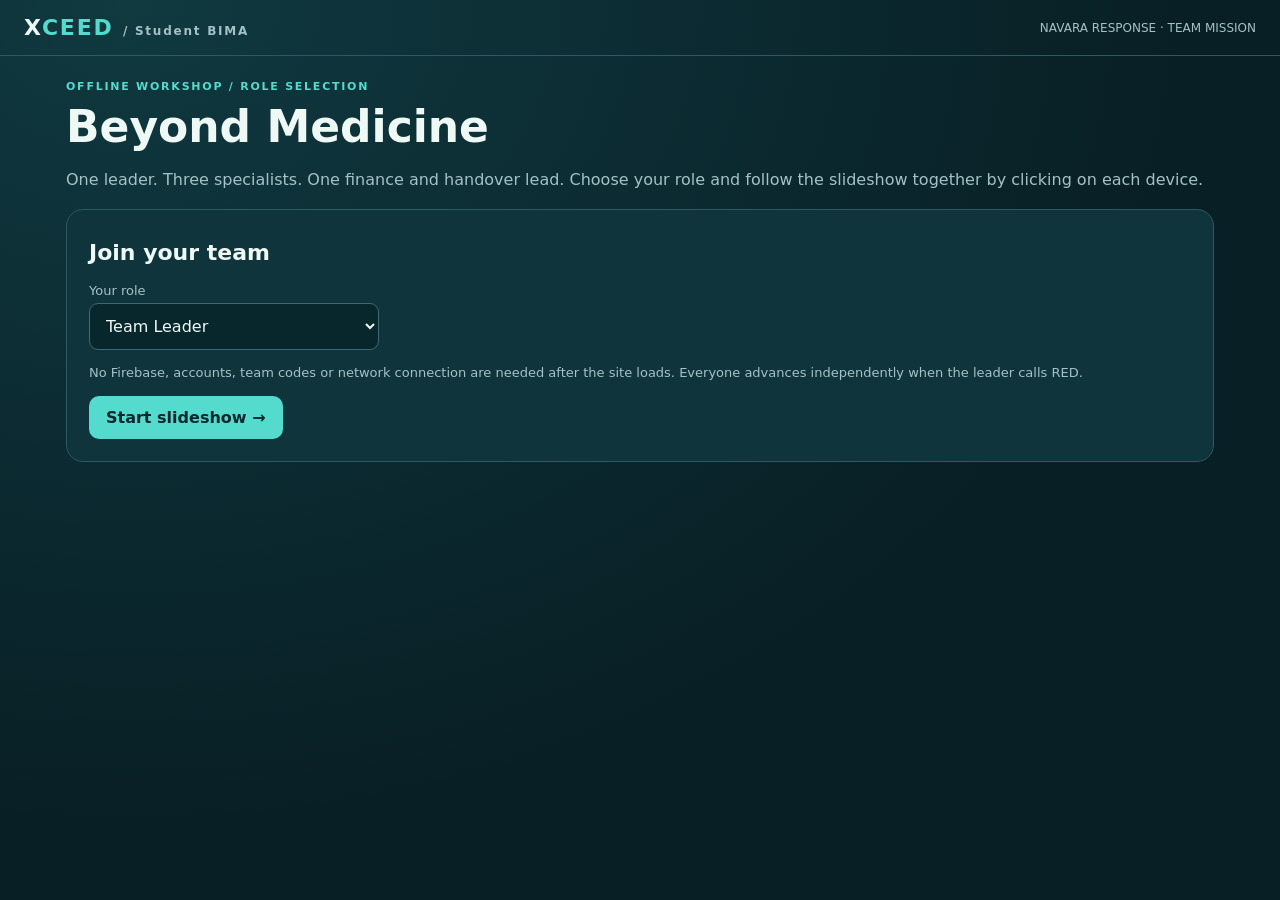
==== commit 7e6d83ea: "Add files via upload" ====
--- a/index.html
+++ b/index.html
@@ -1,6 +1,6 @@
 <!doctype html><html lang="en"><head><meta charset="utf-8"><meta name="viewport" content="width=device-width,initial-scale=1"><title>XCeed | Navara Response</title><style>
-:root{--bg:#081f25;--panel:#10343b;--teal:#54dbce;--red:#ff6973;--orange:#f3a75e;--text:#eef8f5;--muted:#a4c2c5;--line:#2d5960}*{box-sizing:border-box}body{margin:0;background:radial-gradient(ellipse at 10% 0,#103940,#081f25 65%);color:var(--text);font:16px system-ui,-apple-system,Segoe UI,sans-serif;min-height:100vh}header{border-bottom:1px solid var(--line);padding:15px 24px;display:flex;align-items:center;justify-content:space-between;gap:12px}.brand{font-size:22px;font-weight:900;letter-spacing:.08em}.brand span{color:var(--teal)}.tag{color:var(--muted);font-size:12px}main{max-width:1180px;margin:auto;padding:24px 16px 70px}h1{font-size:clamp(27px,5vw,44px);margin:8px 0}h2{font-size:22px;margin:8px 0}h3{margin:4px 0 12px}p{line-height:1.55;color:var(--muted)}.eyebrow{color:var(--teal);font-size:11px;letter-spacing:.16em;font-weight:850;text-transform:uppercase}.card{background:var(--panel);border:1px solid var(--line);border-radius:17px;padding:22px;margin:14px 0}.grid{display:grid;grid-template-columns:repeat(auto-fit,minmax(250px,1fr));gap:12px}.choice{border:1px solid var(--line);border-radius:12px;padding:14px;cursor:pointer;background:#0c2b32;color:var(--text);text-align:left;font:inherit}.choice:hover,.choice.selected{border-color:var(--teal);background:#16434a}button{cursor:pointer;font:inherit}button:disabled{opacity:.45;cursor:not-allowed}.btn{background:var(--teal);color:#08272d;font-weight:800;border:0;border-radius:10px;padding:12px 17px}.btn.secondary{background:#173d45;color:var(--text);border:1px solid var(--line)}.btn.red{background:var(--red);color:#2b0e16}.btn.orange{background:var(--orange);color:#321b08}.btn.small{padding:8px 12px;font-size:14px}.row{display:flex;gap:10px;align-items:center;flex-wrap:wrap}.spread{justify-content:space-between}.muted{color:var(--muted)}.hidden{display:none!important}input,select{background:#08272d;border:1px solid #3c6870;color:var(--text);padding:12px;border-radius:9px;font:inherit;max-width:100%}label{display:block;color:var(--muted);font-size:13px;margin:10px 0 5px}.notice{border-left:4px solid var(--teal);background:#082a31;padding:13px 16px;border-radius:9px;margin:12px 0}.notice.warn{border-color:var(--orange)}.notice.danger{border-color:var(--red)}.slide{min-height:360px}.progress{font-size:13px;color:var(--muted);letter-spacing:.04em}.dots{display:flex;gap:7px;margin:16px 0}.dot{width:24px;height:6px;border-radius:9px;background:#325860}.dot.on{background:var(--teal)}.role-pill{display:inline-block;border:1px solid var(--line);border-radius:30px;padding:6px 12px;color:var(--teal);font-size:12px;font-weight:750}.puzzle{width:100%;height:clamp(520px,75vh,920px);border:1px solid var(--line);border-radius:14px;background:#081f25}.report{background:#092a2d;border:1px solid var(--teal);border-radius:12px;padding:15px;white-space:pre-line}.status-chip{border:1px solid var(--line);padding:6px 9px;border-radius:8px;color:var(--muted);font-size:12px}.status-chip.ok{border-color:var(--teal);color:var(--teal)}.status-chip.ready{border-color:var(--red);color:var(--red)}.decision{display:grid;gap:10px}.footer{color:var(--muted);font-size:12px;margin-top:24px}.big-next{font-size:18px;padding:16px 24px;min-width:180px}.leader-panel{border:1px dashed #55737a;border-radius:12px;padding:15px}.help{font-size:13px} @media(max-width:700px){header{padding:12px}main{padding:16px 10px}.card{padding:16px}.puzzle{height:700px}}
+:root{--bg:#081f25;--panel:#10343b;--teal:#54dbce;--red:#ff6973;--orange:#f3a75e;--text:#eef8f5;--muted:#a4c2c5;--line:#2d5960}*{box-sizing:border-box}body{margin:0;background:radial-gradient(ellipse at 10% 0,#103940,#081f25 65%);color:var(--text);font:16px system-ui,-apple-system,Segoe UI,sans-serif;min-height:100vh}header{border-bottom:1px solid var(--line);padding:15px 24px;display:flex;align-items:center;justify-content:space-between;gap:12px}.brand{font-size:22px;font-weight:900;letter-spacing:.08em}.brand span{color:var(--teal)}.tag{color:var(--muted);font-size:12px}main{max-width:1180px;margin:auto;padding:24px 16px 70px}h1{font-size:clamp(27px,5vw,44px);margin:8px 0}h2{font-size:22px;margin:8px 0}h3{margin:4px 0 12px}p{line-height:1.55;color:var(--muted)}.eyebrow{color:var(--teal);font-size:11px;letter-spacing:.16em;font-weight:850;text-transform:uppercase}.card{background:var(--panel);border:1px solid var(--line);border-radius:17px;padding:22px;margin:14px 0}.grid{display:grid;grid-template-columns:repeat(auto-fit,minmax(250px,1fr));gap:12px}.choice{border:1px solid var(--line);border-radius:12px;padding:14px;cursor:pointer;background:#0c2b32;color:var(--text);text-align:left;font:inherit}.choice:hover,.choice.selected{border-color:var(--teal);background:#16434a}button{cursor:pointer;font:inherit}button:disabled{opacity:.45;cursor:not-allowed}.btn{background:var(--teal);color:#08272d;font-weight:800;border:0;border-radius:10px;padding:12px 17px}.btn.secondary{background:#173d45;color:var(--text);border:1px solid var(--line)}.btn.red{background:var(--red);color:#2b0e16}.btn.orange{background:var(--orange);color:#321b08}.btn.small{padding:8px 12px;font-size:14px}.row{display:flex;gap:10px;align-items:center;flex-wrap:wrap}.spread{justify-content:space-between}.muted{color:var(--muted)}.hidden{display:none!important}input,select{background:#08272d;border:1px solid #3c6870;color:var(--text);padding:12px;border-radius:9px;font:inherit;max-width:100%}label{display:block;color:var(--muted);font-size:13px;margin:10px 0 5px}.notice{border-left:4px solid var(--teal);background:#082a31;padding:13px 16px;border-radius:9px;margin:12px 0}.notice.warn{border-color:var(--orange)}.notice.danger{border-color:var(--red)}.slide{min-height:360px}.progress{font-size:13px;color:var(--muted);letter-spacing:.04em}.dots{display:flex;gap:7px;margin:16px 0}.dot{width:24px;height:6px;border-radius:9px;background:#325860}.dot.on{background:var(--teal)}.role-pill{display:inline-block;border:1px solid var(--line);border-radius:30px;padding:6px 12px;color:var(--teal);font-size:12px;font-weight:750}.puzzle{width:100%;height:clamp(620px,82vh,1080px);border:1px solid var(--line);border-radius:14px;background:#081f25}.report{background:#092a2d;border:1px solid var(--teal);border-radius:12px;padding:15px;white-space:pre-line}.status-chip{border:1px solid var(--line);padding:6px 9px;border-radius:8px;color:var(--muted);font-size:12px}.status-chip.ok{border-color:var(--teal);color:var(--teal)}.status-chip.ready{border-color:var(--red);color:var(--red)}.decision{display:grid;gap:10px}.footer{color:var(--muted);font-size:12px;margin-top:24px}.big-next{font-size:18px;padding:16px 24px;min-width:180px}.leader-panel{border:1px dashed #55737a;border-radius:12px;padding:15px}.help{font-size:13px}.active-role{border-color:var(--teal);box-shadow:inset 0 0 0 1px var(--teal)}textarea{width:100%;background:#08272d;color:var(--text);border:1px solid var(--line);border-radius:10px;padding:12px;font:inherit;line-height:1.5}.report p{color:var(--text)} @media(max-width:700px){header{padding:12px}main{padding:16px 10px}.card{padding:16px}.puzzle{height:700px}}
 </style></head><body><header><div class="brand">X<span>CEED</span> <small style="font-size:12px;color:var(--muted)">/ Student BIMA</small></div><div class="tag">NAVARA RESPONSE · TEAM MISSION</div></header><main>
-<div id="setup"><div class="eyebrow">Live workshop / team setup</div><h1>Beyond Medicine</h1><p>One leader. Three specialists. One finance and handover lead. Join the same team code and follow the slideshow together.</p><div class="card"><h2>Join your team</h2><div class="grid"><div><label for="team">Team code (same on all devices)</label><input id="team" placeholder="e.g. NAVARA07" maxlength="24" autocomplete="off"></div><div><label for="role">Your role</label><select id="role"><option value="leader">Team Leader</option><option value="medical">Medical Specialist</option><option value="legal">Legal Specialist</option><option value="operations">Operations Specialist</option><option value="finance">Finance & Handover Specialist</option></select></div></div><p class="help">For cross-device synchronisation, configure Firebase in <code>config.js</code> (instructions included in ZIP). Without it, the slideshow works as a coordinated manual-click demonstration, but devices will not share state.</p><button id="join" class="btn">Enter mission →</button><div id="setup-error" class="notice danger hidden"></div></div></div>
-<div id="app" class="hidden"><div class="row spread"><div><div class="eyebrow">XCeed / Navara</div><h1 id="slide-title">Mission briefing</h1></div><div class="role-pill" id="role-pill"></div></div><div class="row spread"><div class="progress" id="progress"></div><div class="row"><span class="status-chip" id="connection">Manual mode</span><span class="status-chip" id="team-label"></span></div></div><div class="dots" id="dots"></div><section class="card slide" id="slide-body"></section><div class="card" id="controls"><div class="row spread"><button class="btn secondary" id="back">← Back</button><div class="row"><span id="arrow-explain" class="help muted"></span><button class="btn big-next" id="next">Next →</button></div></div><div id="ack-panel" class="notice hidden"></div></div><div class="footer">Fictional training exercise · Team members discuss evidence verbally · Only the leader submits final interventions · No paid hints</div></div>
-</main><script src="config.js"></script><script type="module" src="app.js"></script></body></html>
+<div id="setup"><div class="eyebrow">Offline workshop / role selection</div><h1>Beyond Medicine</h1><p>One leader. Three specialists. One finance and handover lead. Choose your role and follow the slideshow together by clicking on each device.</p><div class="card"><h2>Join your team</h2><div class="grid"><div><label for="role">Your role</label><select id="role"><option value="leader">Team Leader</option><option value="medical">Medical Specialist</option><option value="legal">Legal Specialist</option><option value="operations">Operations Specialist</option><option value="finance">Finance & Handover Specialist</option></select></div></div><p class="help">No Firebase, accounts, team codes or network connection are needed after the site loads. Everyone advances independently when the leader calls RED.</p><button id="join" class="btn">Start slideshow →</button><div id="setup-error" class="notice danger hidden"></div></div></div>
+<div id="app" class="hidden"><div class="row spread"><div><div class="eyebrow">XCeed / Navara</div><h1 id="slide-title">Mission briefing</h1></div><div class="role-pill" id="role-pill"></div></div><div class="row spread"><div class="progress" id="progress"></div><div class="row"><span class="status-chip" id="connection">Manual mode</span><span class="status-chip" id="team-label"></span></div></div><div class="dots" id="dots"></div><section class="card slide" id="slide-body"></section><div class="card" id="controls"><div class="row spread"><button class="btn secondary" id="back">← Back</button><div class="row"><span id="arrow-explain" class="help muted"></span><button class="btn orange" id="preview-next">ORANGE → Leader preview</button><button class="btn big-next" id="next">Next →</button></div></div><div id="ack-panel" class="notice hidden"></div></div><div class="footer">Fictional training exercise · Team members discuss evidence verbally · Only the leader submits final interventions · No hints · No automatic cross-device data sharing</div></div>
+</main><script src="app.js"></script></body></html>
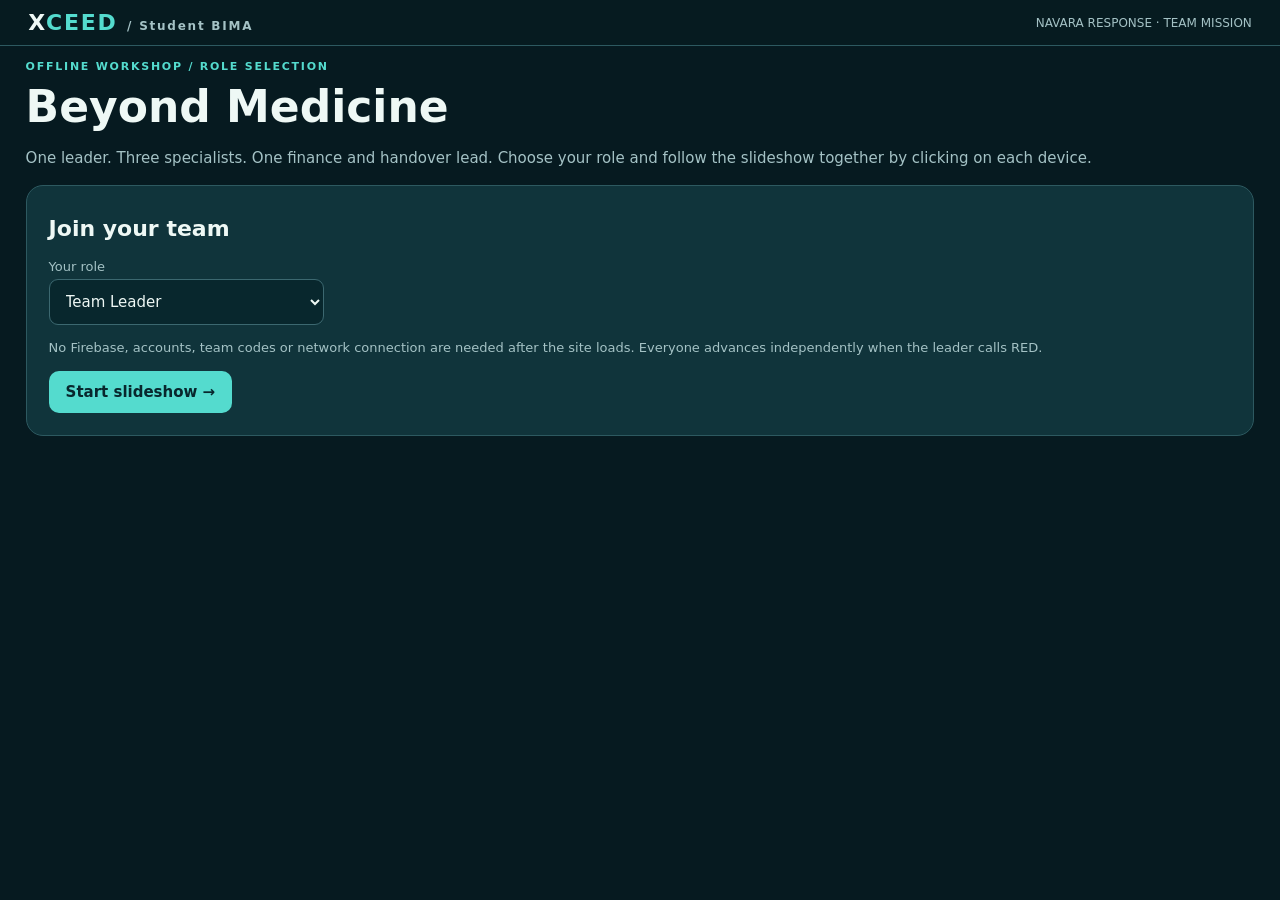
==== commit 39998868: "Add files via upload" ====
--- a/index.html
+++ b/index.html
@@ -1,5 +1,12 @@
 <!doctype html><html lang="en"><head><meta charset="utf-8"><meta name="viewport" content="width=device-width,initial-scale=1"><title>XCeed | Navara Response</title><style>
 :root{--bg:#081f25;--panel:#10343b;--teal:#54dbce;--red:#ff6973;--orange:#f3a75e;--text:#eef8f5;--muted:#a4c2c5;--line:#2d5960}*{box-sizing:border-box}body{margin:0;background:radial-gradient(ellipse at 10% 0,#103940,#081f25 65%);color:var(--text);font:16px system-ui,-apple-system,Segoe UI,sans-serif;min-height:100vh}header{border-bottom:1px solid var(--line);padding:15px 24px;display:flex;align-items:center;justify-content:space-between;gap:12px}.brand{font-size:22px;font-weight:900;letter-spacing:.08em}.brand span{color:var(--teal)}.tag{color:var(--muted);font-size:12px}main{max-width:1180px;margin:auto;padding:24px 16px 70px}h1{font-size:clamp(27px,5vw,44px);margin:8px 0}h2{font-size:22px;margin:8px 0}h3{margin:4px 0 12px}p{line-height:1.55;color:var(--muted)}.eyebrow{color:var(--teal);font-size:11px;letter-spacing:.16em;font-weight:850;text-transform:uppercase}.card{background:var(--panel);border:1px solid var(--line);border-radius:17px;padding:22px;margin:14px 0}.grid{display:grid;grid-template-columns:repeat(auto-fit,minmax(250px,1fr));gap:12px}.choice{border:1px solid var(--line);border-radius:12px;padding:14px;cursor:pointer;background:#0c2b32;color:var(--text);text-align:left;font:inherit}.choice:hover,.choice.selected{border-color:var(--teal);background:#16434a}button{cursor:pointer;font:inherit}button:disabled{opacity:.45;cursor:not-allowed}.btn{background:var(--teal);color:#08272d;font-weight:800;border:0;border-radius:10px;padding:12px 17px}.btn.secondary{background:#173d45;color:var(--text);border:1px solid var(--line)}.btn.red{background:var(--red);color:#2b0e16}.btn.orange{background:var(--orange);color:#321b08}.btn.small{padding:8px 12px;font-size:14px}.row{display:flex;gap:10px;align-items:center;flex-wrap:wrap}.spread{justify-content:space-between}.muted{color:var(--muted)}.hidden{display:none!important}input,select{background:#08272d;border:1px solid #3c6870;color:var(--text);padding:12px;border-radius:9px;font:inherit;max-width:100%}label{display:block;color:var(--muted);font-size:13px;margin:10px 0 5px}.notice{border-left:4px solid var(--teal);background:#082a31;padding:13px 16px;border-radius:9px;margin:12px 0}.notice.warn{border-color:var(--orange)}.notice.danger{border-color:var(--red)}.slide{min-height:360px}.progress{font-size:13px;color:var(--muted);letter-spacing:.04em}.dots{display:flex;gap:7px;margin:16px 0}.dot{width:24px;height:6px;border-radius:9px;background:#325860}.dot.on{background:var(--teal)}.role-pill{display:inline-block;border:1px solid var(--line);border-radius:30px;padding:6px 12px;color:var(--teal);font-size:12px;font-weight:750}.puzzle{width:100%;height:clamp(620px,82vh,1080px);border:1px solid var(--line);border-radius:14px;background:#081f25}.report{background:#092a2d;border:1px solid var(--teal);border-radius:12px;padding:15px;white-space:pre-line}.status-chip{border:1px solid var(--line);padding:6px 9px;border-radius:8px;color:var(--muted);font-size:12px}.status-chip.ok{border-color:var(--teal);color:var(--teal)}.status-chip.ready{border-color:var(--red);color:var(--red)}.decision{display:grid;gap:10px}.footer{color:var(--muted);font-size:12px;margin-top:24px}.big-next{font-size:18px;padding:16px 24px;min-width:180px}.leader-panel{border:1px dashed #55737a;border-radius:12px;padding:15px}.help{font-size:13px}.active-role{border-color:var(--teal);box-shadow:inset 0 0 0 1px var(--teal)}textarea{width:100%;background:#08272d;color:var(--text);border:1px solid var(--line);border-radius:10px;padding:12px;font:inherit;line-height:1.5}.report p{color:var(--text)} @media(max-width:700px){header{padding:12px}main{padding:16px 10px}.card{padding:16px}.puzzle{height:700px}}
+
+.story-hero,.outcome-hero,.intro-hero{background-size:cover;background-position:center;border:1px solid #3b737a;border-radius:15px;padding:28px;min-height:290px;margin-bottom:18px;display:flex;flex-direction:column;justify-content:center}.hero-copy{max-width:750px}.story-hero h2,.outcome-hero h2{font-size:clamp(24px,3vw,37px)}.story-text{font-size:17px;color:#edf5f3;line-height:1.65}.transmission{background:rgba(3,20,26,.85);border-left:3px solid var(--teal);padding:13px 18px;font-style:italic;line-height:1.55;margin:12px 0;max-width:680px}.deadline{display:inline-block;background:#682630;border:1px solid var(--red);padding:9px 13px;border-radius:8px;font-weight:800;font-size:13px;align-self:flex-start}.plan{border:1px solid #3b6770;background:#0a2930;border-radius:12px;padding:17px;margin:9px 0}.plan p{margin-bottom:0;color:#d7e9e7}.choice-heading{display:flex;justify-content:space-between;gap:14px;align-items:center}.choice-heading b{color:var(--teal);white-space:nowrap}.choice.detailed{display:block;width:100%;padding:19px}.choice-desc{display:block;color:#cfe1e2;line-height:1.6;margin-top:12px}.choice-action{display:block;color:var(--teal);font-size:12px;font-weight:800;letter-spacing:.07em;margin-top:13px}.outcome-hero{min-height:210px}.outcome-hero p{color:white}.timeline{border-left:3px solid var(--teal);margin:24px 0 24px 12px}.event{position:relative;padding:0 0 18px 22px}.event:before{content:'';position:absolute;left:-9px;top:3px;width:14px;height:14px;border-radius:50%;background:var(--teal)}.event-time{color:var(--teal);font-weight:800}.event p{color:#e2f0ef;margin:7px 0}.outcome-options{margin:15px 0}.intro-hero{min-height:370px}.intro-hero h2{font-size:clamp(30px,5vw,54px);max-width:560px}.intro-hero p{max-width:600px;color:white}@media(max-width:700px){.story-hero,.outcome-hero,.intro-hero{padding:18px;background-position:60% center}.story-text{font-size:15px}.choice-heading{align-items:flex-start}.outcome-options .btn{font-size:12px}}
+
+/* XCeed immersive widescreen mission control */
+body{background:#061a20;font-size:15px}header{padding:10px 2.2vw;background:#061b20}main{max-width:none;width:100%;padding:14px 2vw 26px}#app>.row:first-child h1{font-size:clamp(22px,2.1vw,35px);margin:2px 0}#app>.row:first-child{margin-bottom:3px}.dots{margin:7px 0 10px}.dot{height:4px;width:22px}.card.slide{padding:0;border:0;background:transparent;min-height:0;margin:0}.card#controls{padding:10px 15px;margin:10px 0 0;background:#0b2c33}.footer{margin-top:10px}.mission-layout{display:grid;grid-template-columns:minmax(360px,43%) minmax(0,1fr);gap:16px;align-items:start;min-height:calc(100vh - 215px)}.mission-visual{min-height:calc(100vh - 215px);position:sticky;top:12px}.mission-visual>.story-hero,.mission-visual>.outcome-hero{height:calc(100vh - 215px);min-height:520px;margin:0;background-size:cover;background-position:center center;border-radius:17px;padding:clamp(22px,3vw,46px);justify-content:flex-end;box-shadow:inset 0 -200px 140px -90px #03141b}.mission-visual .hero-copy{max-width:100%}.mission-visual .story-hero h2,.mission-visual .outcome-hero h2{font-size:clamp(30px,3.1vw,55px);line-height:1.04;text-shadow:0 2px 20px #03141b}.mission-visual .story-text{font-size:clamp(14px,1.06vw,18px);line-height:1.5;max-width:680px;color:#fff;text-shadow:0 1px 12px #03141b}.mission-visual .transmission{font-size:14px;background:rgba(2,19,25,.82);backdrop-filter:blur(7px);border-radius:8px}.mission-content{min-width:0;background:#0d3037;border:1px solid #28565c;border-radius:16px;padding:clamp(16px,1.5vw,28px);max-height:calc(100vh - 215px);min-height:520px;overflow-y:auto;scrollbar-color:#356d73 #0a282f}.mission-content h3{font-size:17px;margin:18px 0 9px}.mission-content>h3:first-child{margin-top:0}.mission-content p{font-size:14px;line-height:1.48;margin:7px 0}.mission-content .plan{margin:8px 0;padding:13px 15px}.mission-content .plan p{font-size:13px}.mission-content .choice.detailed{padding:13px}.mission-content .choice-desc{font-size:13px;margin-top:6px}.mission-content .notice{margin:9px 0;padding:11px 13px}.mission-content .report{padding:10px;font-size:12px}.mission-content input{padding:9px;width:140px}.mission-content .grid{grid-template-columns:repeat(3,minmax(0,1fr));gap:7px}.mission-content .grid .notice{margin:0;padding:10px}.mission-content .grid .row{gap:5px}.mission-content .grid .btn.small{font-size:12px;padding:8px}.mission-content .grid strong{font-size:12px}.mission-content .timeline{margin-top:16px}.mission-content .event{padding-bottom:10px}.mission-content .event p{font-size:15px}.mission-content .outcome-options{gap:7px}.mission-content .outcome-options .btn{font-size:12px}.mission-visual .outcome-hero p{font-size:18px}.mission-content .notice.danger{background:#421e29;border:1px solid #f26c77}.mission-content .choice.selected{box-shadow:inset 0 0 0 2px var(--teal)}.intro-hero{min-height:calc(100vh - 290px);background-position:center 35%}.puzzle{height:calc(100vh - 310px);min-height:620px}.specialist-layout .mission-visual{min-height:400px}.specialist-layout .mission-visual>.story-hero{height:calc(100vh - 215px)}.specialist-layout .mission-content{padding:12px}.specialist-layout .puzzle{height:calc(100vh - 280px);min-height:620px}
+@media(max-width:1050px){.mission-layout{grid-template-columns:40% minmax(0,1fr)}.mission-content .grid{grid-template-columns:1fr}.mission-content .grid .notice{padding:9px}.mission-content .grid .row{flex-wrap:nowrap}.mission-visual .story-text{font-size:14px}}
+@media(max-width:760px){main{padding:10px}.mission-layout{display:block}.mission-visual{position:static;min-height:0}.mission-visual>.story-hero,.mission-visual>.outcome-hero{height:auto;min-height:400px}.mission-content{max-height:none;min-height:0;overflow:visible;margin-top:10px}.mission-content .grid{grid-template-columns:1fr}.mission-content .grid .row{flex-wrap:wrap}.specialist-layout .mission-visual>.story-hero{height:auto;min-height:350px}.specialist-layout .puzzle{height:720px}.card#controls .row.spread{align-items:stretch}.big-next{min-width:0}}
 </style></head><body><header><div class="brand">X<span>CEED</span> <small style="font-size:12px;color:var(--muted)">/ Student BIMA</small></div><div class="tag">NAVARA RESPONSE · TEAM MISSION</div></header><main>
 <div id="setup"><div class="eyebrow">Offline workshop / role selection</div><h1>Beyond Medicine</h1><p>One leader. Three specialists. One finance and handover lead. Choose your role and follow the slideshow together by clicking on each device.</p><div class="card"><h2>Join your team</h2><div class="grid"><div><label for="role">Your role</label><select id="role"><option value="leader">Team Leader</option><option value="medical">Medical Specialist</option><option value="legal">Legal Specialist</option><option value="operations">Operations Specialist</option><option value="finance">Finance & Handover Specialist</option></select></div></div><p class="help">No Firebase, accounts, team codes or network connection are needed after the site loads. Everyone advances independently when the leader calls RED.</p><button id="join" class="btn">Start slideshow →</button><div id="setup-error" class="notice danger hidden"></div></div></div>
 <div id="app" class="hidden"><div class="row spread"><div><div class="eyebrow">XCeed / Navara</div><h1 id="slide-title">Mission briefing</h1></div><div class="role-pill" id="role-pill"></div></div><div class="row spread"><div class="progress" id="progress"></div><div class="row"><span class="status-chip" id="connection">Manual mode</span><span class="status-chip" id="team-label"></span></div></div><div class="dots" id="dots"></div><section class="card slide" id="slide-body"></section><div class="card" id="controls"><div class="row spread"><button class="btn secondary" id="back">← Back</button><div class="row"><span id="arrow-explain" class="help muted"></span><button class="btn orange" id="preview-next">ORANGE → Leader preview</button><button class="btn big-next" id="next">Next →</button></div></div><div id="ack-panel" class="notice hidden"></div></div><div class="footer">Fictional training exercise · Team members discuss evidence verbally · Only the leader submits final interventions · No hints · No automatic cross-device data sharing</div></div>
